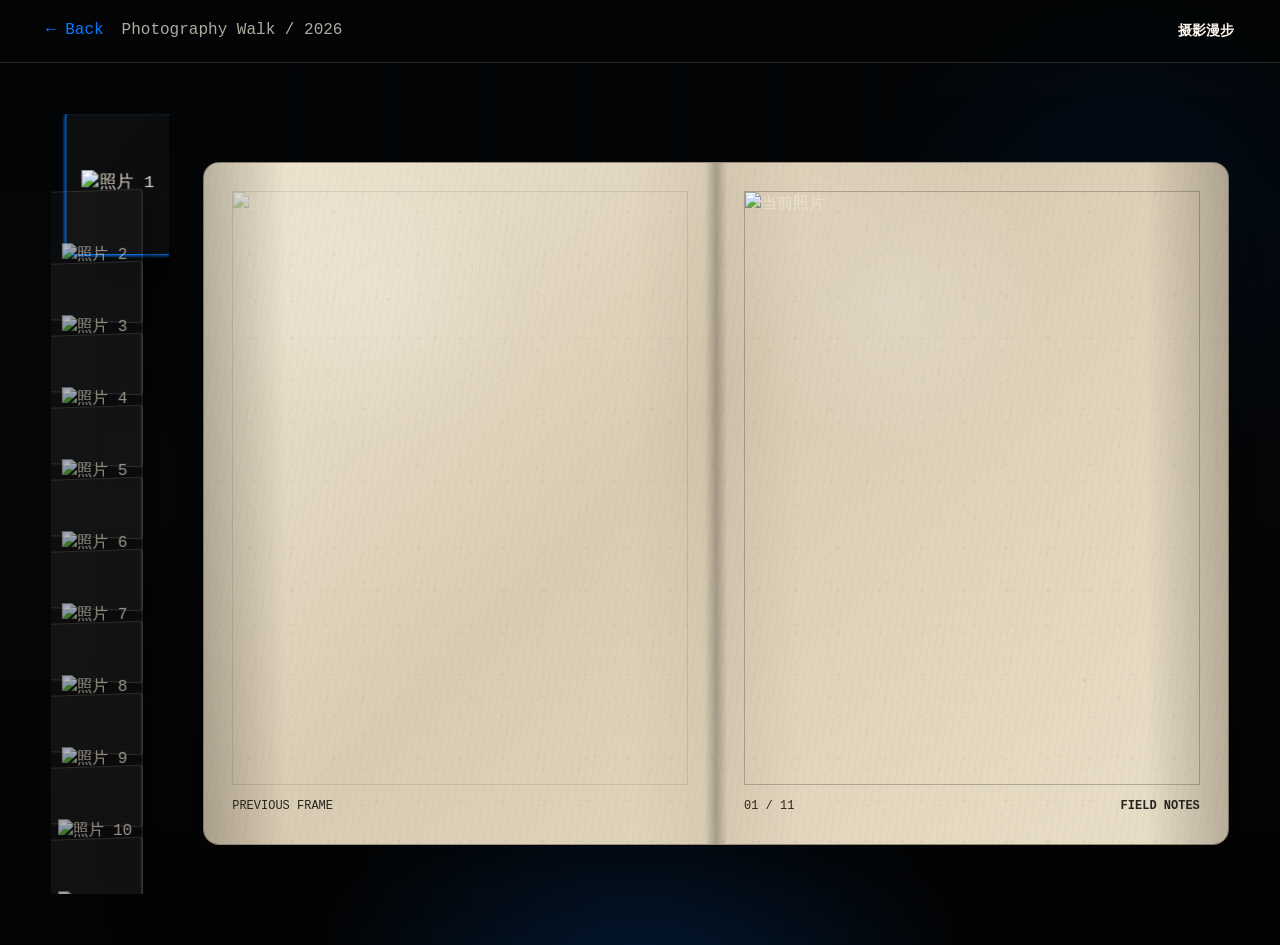
==== photography.html @ 4293537f "Add files via upload" ====
<!doctype html>
<html lang="zh-CN">
  <head>
    <meta charset="UTF-8" />
    <meta name="viewport" content="width=device-width, initial-scale=1.0" />
    <meta name="theme-color" content="#05070b" />
    <title>摄影漫步 | 翁碧妤</title>
    <link rel="stylesheet" href="./styles.css?v=20260514-album" />
    <script src="./script.js?v=20260514-album" defer></script>
  </head>
  <body class="subpage photography-page">
    <a class="skip-link" href="#album">跳到相册</a>
    <div class="film-grain" aria-hidden="true"></div>
    <header class="subpage-topbar">
      <a href="./index.html#focus">← Back</a>
      <span>Photography Walk / 2026</span>
      <strong>摄影漫步</strong>
    </header>

    <main id="album" class="album-shell" data-flipbook>
      <aside class="album-thumb-rail" aria-label="照片序列">
        <button class="is-active" type="button" data-book-thumb data-src="./pic/photo-01.jpeg"><img src="./pic/photo-01.jpeg" alt="照片 1" /></button>
        <button type="button" data-book-thumb data-src="./pic/photo-02.jpeg"><img src="./pic/photo-02.jpeg" alt="照片 2" /></button>
        <button type="button" data-book-thumb data-src="./pic/photo-03.jpeg"><img src="./pic/photo-03.jpeg" alt="照片 3" /></button>
        <button type="button" data-book-thumb data-src="./pic/photo-04.jpeg"><img src="./pic/photo-04.jpeg" alt="照片 4" /></button>
        <button type="button" data-book-thumb data-src="./pic/photo-05.jpeg"><img src="./pic/photo-05.jpeg" alt="照片 5" /></button>
        <button type="button" data-book-thumb data-src="./pic/photo-06.jpeg"><img src="./pic/photo-06.jpeg" alt="照片 6" /></button>
        <button type="button" data-book-thumb data-src="./pic/photo-07.jpeg"><img src="./pic/photo-07.jpeg" alt="照片 7" /></button>
        <button type="button" data-book-thumb data-src="./pic/photo-08.jpeg"><img src="./pic/photo-08.jpeg" alt="照片 8" /></button>
        <button type="button" data-book-thumb data-src="./pic/photo-09.jpeg"><img src="./pic/photo-09.jpeg" alt="照片 9" /></button>
        <button type="button" data-book-thumb data-src="./pic/photo-10.jpeg"><img src="./pic/photo-10.jpeg" alt="照片 10" /></button>
        <button type="button" data-book-thumb data-src="./pic/photo-11.jpeg"><img src="./pic/photo-11.jpeg" alt="照片 11" /></button>
      </aside>

      <section class="flipbook" aria-label="可翻页相册">
        <button class="page-hit page-hit-left" type="button" data-book-prev aria-label="上一页"></button>
        <div class="book-spread">
          <figure class="book-page book-page-left">
            <img data-book-prev-image src="./pic/photo-11.jpeg" alt="上一张照片" />
            <figcaption>Previous frame</figcaption>
          </figure>
          <figure class="book-page book-page-right">
            <img data-book-image src="./pic/photo-01.jpeg" alt="当前照片" />
            <figcaption>
              <span data-book-count>01 / 11</span>
              <strong>Field Notes</strong>
            </figcaption>
          </figure>
        </div>
        <button class="page-hit page-hit-right" type="button" data-book-next aria-label="下一页"></button>
      </section>
    </main>
  </body>
</html>
---- styles.css ----
:root {
  --ink: #080807;
  --void: #030507;
  --paper: #eadfce;
  --paper-light: #fff9ec;
  --paper-deep: #c7b99f;
  --line: rgba(31, 27, 21, 0.35);
  --line-soft: rgba(31, 27, 21, 0.16);
  --blue: #005fd6;
  --blue-bright: #087aff;
  --blue-dim: rgba(0, 102, 255, 0.28);
  --amber: #9a7a45;
  --red: #b02b16;
  --white: #fff8ed;
  --mono: "SF Mono", "Menlo", "Consolas", "Courier New", monospace;
  --sans: "PingFang SC", "Hiragino Sans GB", "Microsoft YaHei", sans-serif;
}

* {
  box-sizing: border-box;
}

html {
  scroll-behavior: smooth;
  background: var(--void);
}

body {
  position: relative;
  isolation: isolate;
  min-width: 320px;
  min-height: 100vh;
  margin: 0;
  color: var(--ink);
  background:
    radial-gradient(circle at 50% 106%, rgba(0, 119, 255, 0.2), transparent 28%),
    radial-gradient(circle at 88% 24%, rgba(0, 68, 160, 0.14), transparent 20%),
    linear-gradient(180deg, #020406 0%, #050607 52%, #030303 100%);
  font-family: var(--mono);
  line-height: 1.6;
  overflow-x: hidden;
}

body::before,
body::after {
  content: "";
  position: fixed;
  inset: 0;
  pointer-events: none;
}

body::before {
  z-index: 0;
  background:
    linear-gradient(90deg, rgba(12, 89, 180, 0.12) 1px, transparent 1px) 0 0 / 96px 96px,
    linear-gradient(180deg, rgba(168, 124, 73, 0.08) 1px, transparent 1px) 0 0 / 96px 96px;
  mask-image: radial-gradient(circle at 50% 52%, #000 0, transparent 70%);
}

body::after {
  z-index: 0;
  opacity: 0.08;
  background-image:
    repeating-linear-gradient(0deg, rgba(255, 255, 255, 0.035) 0 1px, transparent 1px 4px),
    radial-gradient(circle at 42% 86%, rgba(0, 123, 255, 0.18), transparent 18%);
  mix-blend-mode: screen;
}

a {
  color: inherit;
  text-decoration: none;
}

button {
  border: 0;
  color: inherit;
  font: inherit;
}

.skip-link {
  position: fixed;
  top: 12px;
  left: 12px;
  z-index: 100;
  transform: translateY(-160%);
  padding: 10px 14px;
  color: var(--paper);
  background: var(--ink);
}

.skip-link:focus {
  transform: translateY(0);
}

.ambient-canvas,
.film-grain,
.projector-beam {
  position: fixed;
  inset: 0;
  pointer-events: none;
}

.ambient-canvas {
  display: none;
}

.film-grain {
  z-index: 0;
  opacity: 0.055;
  background-image:
    radial-gradient(circle at 20% 30%, rgba(255, 255, 255, 0.06) 0 1px, transparent 1px),
    radial-gradient(circle at 70% 72%, rgba(255, 255, 255, 0.05) 0 1px, transparent 1px);
  background-size: 9px 9px, 13px 13px;
  animation: none;
}

.projector-beam {
  display: none;
}

.archive-backdrop,
.archive-backdrop span,
.archive-backdrop span::before,
.archive-backdrop span::after {
  position: fixed;
  pointer-events: none;
}

.archive-backdrop {
  inset: 0;
  z-index: 1;
  overflow: hidden;
}

.pixel-field {
  inset: 0;
  opacity: 0.7;
  background:
    radial-gradient(circle at 7% 8%, rgba(0, 112, 255, 0.72) 0 2px, transparent 2px),
    radial-gradient(circle at 65% 9%, rgba(0, 112, 255, 0.42) 0 1px, transparent 2px),
    radial-gradient(circle at 91% 36%, rgba(0, 112, 255, 0.62) 0 2px, transparent 2px),
    radial-gradient(circle at 50% 90%, rgba(0, 112, 255, 0.56) 0 2px, transparent 2px),
    radial-gradient(circle at 28% 48%, rgba(255, 248, 237, 0.08) 0 2px, transparent 2px),
    linear-gradient(90deg, rgba(0, 112, 255, 0.08) 1px, transparent 1px) 0 0 / 96px 96px,
    linear-gradient(180deg, rgba(154, 122, 69, 0.05) 1px, transparent 1px) 0 0 / 96px 96px;
}

.pixel-field::before,
.pixel-field::after {
  content: "0\A1\A0\A0\A1\A1\A0";
  white-space: pre;
  color: rgba(0, 112, 255, 0.45);
  font: 18px/1.7 var(--mono);
  letter-spacing: 2px;
}

.pixel-field::before {
  top: 14px;
  right: 17%;
}

.pixel-field::after {
  top: 250px;
  right: 11%;
}

.film-strip {
  top: 0;
  right: 30px;
  bottom: 0;
  width: 82px;
  opacity: 0.28;
  border-left: 1px solid rgba(233, 223, 207, 0.16);
  border-right: 1px solid rgba(233, 223, 207, 0.16);
  background:
    repeating-linear-gradient(
      180deg,
      rgba(233, 223, 207, 0.18) 0 14px,
      transparent 14px 38px
    ) 0 0 / 14px 100%,
    repeating-linear-gradient(
      180deg,
      rgba(233, 223, 207, 0.14) 0 14px,
      transparent 14px 38px
    ) 100% 0 / 14px 100%,
    linear-gradient(180deg, rgba(255, 248, 237, 0.05), transparent 38%, rgba(0, 112, 255, 0.14));
  background-repeat: no-repeat;
}

.pagoda-left,
.pagoda-right {
  width: 250px;
  height: 210px;
  opacity: 0.34;
  border-bottom: 1px solid rgba(154, 122, 69, 0.58);
  background:
    linear-gradient(90deg, transparent 0 18%, rgba(154, 122, 69, 0.22) 18% 19%, transparent 19% 42%, rgba(154, 122, 69, 0.2) 42% 43%, transparent 43% 68%, rgba(154, 122, 69, 0.18) 68% 69%, transparent 69%),
    linear-gradient(180deg, transparent 0 34%, rgba(154, 122, 69, 0.2) 34% 35%, transparent 35% 55%, rgba(154, 122, 69, 0.2) 55% 56%, transparent 56%);
}

.pagoda-left {
  left: 30px;
  bottom: 290px;
}

.pagoda-right {
  right: 46px;
  bottom: 170px;
  transform: scale(0.82);
  opacity: 0.25;
}

.pagoda-left::before,
.pagoda-right::before,
.pagoda-left::after,
.pagoda-right::after {
  content: "";
  left: 18px;
  right: 18px;
  height: 42px;
  border: 1px solid rgba(154, 122, 69, 0.52);
  clip-path: polygon(0 72%, 50% 0, 100% 72%, 92% 100%, 8% 100%);
}

.pagoda-left::before,
.pagoda-right::before {
  bottom: 96px;
}

.pagoda-left::after,
.pagoda-right::after {
  bottom: 54px;
  transform: scaleX(0.78);
}

.theater-seats {
  left: 0;
  right: 0;
  bottom: -24px;
  height: 190px;
  opacity: 0.48;
  background:
    radial-gradient(ellipse at 50% 0%, rgba(0, 112, 255, 0.32), transparent 22%),
    repeating-radial-gradient(ellipse at 50% 100%, rgba(255, 248, 237, 0.11) 0 1px, transparent 1px 36px),
    linear-gradient(180deg, transparent, rgba(0, 0, 0, 0.88));
}

.projector-flare {
  left: 50%;
  bottom: 58px;
  width: 520px;
  height: 160px;
  transform: translateX(-50%);
  opacity: 0.74;
  background:
    radial-gradient(circle at 50% 58%, rgba(0, 132, 255, 0.86) 0 3px, transparent 4px),
    radial-gradient(ellipse at 50% 58%, rgba(0, 112, 255, 0.5), rgba(0, 112, 255, 0.1) 22%, transparent 62%);
  filter: blur(0.2px);
}

.frame-corner {
  width: 92px;
  height: 92px;
  opacity: 0.64;
  border-color: rgba(154, 122, 69, 0.72);
}

.corner-left {
  left: 42px;
  bottom: 46px;
  border-left: 2px solid;
  border-bottom: 2px solid;
}

.corner-right {
  right: 42px;
  bottom: 46px;
  border-right: 2px solid;
  border-bottom: 2px solid;
}

.archive-rail {
  position: fixed;
  top: 0;
  bottom: 0;
  left: 0;
  z-index: 40;
  width: 210px;
  padding: 54px 28px 32px;
  color: var(--amber);
  border-right: 1px solid rgba(154, 122, 69, 0.18);
  background: linear-gradient(90deg, rgba(3, 5, 7, 0.88), rgba(3, 5, 7, 0.18));
}

.rail-mark {
  display: inline-grid;
  place-items: center;
  width: 38px;
  height: 38px;
  margin-bottom: 28px;
  border: 2px solid var(--red);
  color: var(--red);
  font-family: var(--sans);
  font-size: 13px;
  line-height: 1;
}

.archive-rail p {
  margin: 0 0 74px;
}

.archive-rail p span {
  display: block;
  font-size: 16px;
}

.archive-rail p em {
  display: block;
  margin-top: 4px;
  color: rgba(154, 122, 69, 0.65);
  font-style: normal;
  font-size: 12px;
  text-transform: uppercase;
}

.rail-coords {
  margin-bottom: 32px;
  padding-bottom: 24px;
  border-bottom: 1px solid rgba(154, 122, 69, 0.16);
  font-size: 13px;
  line-height: 1.55;
}

.rail-coords span {
  display: block;
  margin-top: 14px;
  color: var(--red);
}

.rail-links {
  display: grid;
  gap: 7px;
  margin-bottom: 78px;
}

.rail-links a {
  position: relative;
  display: grid;
  grid-template-columns: 34px 1fr;
  gap: 10px;
  align-items: center;
  padding: 8px 0;
  color: rgba(233, 223, 207, 0.56);
  font-size: 12px;
  text-transform: uppercase;
  transition: color 180ms ease, transform 180ms ease;
}

.rail-links a::before {
  content: "";
  position: absolute;
  left: -14px;
  width: 4px;
  height: 4px;
  background: var(--blue-bright);
  opacity: 0;
  box-shadow: 0 0 14px var(--blue-bright);
}

.rail-links a span {
  color: rgba(154, 122, 69, 0.72);
}

.rail-links a:hover,
.rail-links a:focus-visible,
.rail-links a.is-active {
  color: var(--paper);
  transform: translateX(4px);
  outline: none;
}

.rail-links a.is-active::before {
  opacity: 1;
}

.rail-scan {
  position: absolute;
  right: 26px;
  bottom: 46px;
  left: 28px;
  color: rgba(154, 122, 69, 0.64);
  font-size: 11px;
}

.rail-scan i {
  display: block;
  height: 7px;
  margin-top: 8px;
  background: repeating-linear-gradient(
    90deg,
    var(--blue-bright) 0 5px,
    transparent 5px 9px
  );
  transform: scaleX(0.72);
  transform-origin: left center;
}

.site-stage {
  position: relative;
  z-index: 20;
  isolation: isolate;
  width: min(1360px, calc(100vw - 260px));
  margin-left: 240px;
  padding: 88px 40px 70px;
}

.archive-window {
  position: relative;
  isolation: isolate;
  min-height: 720px;
  border: 1px solid rgba(246, 231, 207, 0.72);
  border-radius: 18px;
  overflow: hidden;
  background:
    radial-gradient(circle at 42% 24%, rgba(255, 249, 237, 0.58), transparent 18%),
    radial-gradient(circle at 78% 76%, rgba(130, 105, 72, 0.12), transparent 25%),
    linear-gradient(rgba(244, 234, 216, 0.93), rgba(224, 212, 192, 0.94)),
    linear-gradient(90deg, rgba(9, 8, 7, 0.026) 1px, transparent 1px) 0 0 / 34px 34px,
    linear-gradient(180deg, rgba(9, 8, 7, 0.024) 1px, transparent 1px) 0 0 / 34px 34px,
    var(--paper);
  box-shadow:
    0 38px 80px rgba(0, 0, 0, 0.58),
    0 0 0 1px rgba(0, 0, 0, 0.42) inset;
  animation: none;
}

.archive-window::before {
  content: "";
  position: absolute;
  inset: 0;
  pointer-events: none;
  z-index: 0;
  opacity: 0.12;
  background:
    radial-gradient(circle, rgba(4, 3, 2, 0.17) 0 1px, transparent 1px) 0 0 / 11px 11px,
    radial-gradient(circle at 20% 80%, rgba(88, 67, 38, 0.18), transparent 18%),
    linear-gradient(90deg, transparent, rgba(0, 116, 255, 0.08), transparent);
  mix-blend-mode: multiply;
}

.archive-window::after {
  display: none;
}

.window-bar {
  position: relative;
  z-index: 3;
  display: flex;
  align-items: center;
  gap: 16px;
  height: 42px;
  padding: 0 24px;
  color: rgba(233, 223, 207, 0.78);
  background: #14110e;
  border-bottom: 1px solid rgba(0, 0, 0, 0.58);
  font-size: 12px;
  text-transform: uppercase;
}

.window-lights {
  display: flex;
  gap: 9px;
}

.window-lights span {
  width: 12px;
  height: 12px;
  border-radius: 50%;
}

.window-lights span:nth-child(1) {
  background: #d34a31;
}

.window-lights span:nth-child(2) {
  background: #d99d34;
}

.window-lights span:nth-child(3) {
  background: #2eb85d;
}

.window-bar em {
  margin-left: auto;
  font-style: normal;
}

.window-body {
  position: relative;
  z-index: 2;
  display: grid;
  grid-template-columns: minmax(360px, 0.78fr) minmax(440px, 0.9fr);
  grid-template-rows: minmax(330px, auto) auto;
  gap: 26px 48px;
  padding: 58px 48px 34px;
}

.hero-copy {
  position: relative;
  align-self: center;
}

.hero-copy::after {
  content: "";
  position: absolute;
  right: 6%;
  top: 50%;
  width: 18px;
  height: 18px;
  border: 3px solid var(--blue-bright);
  box-shadow:
    -22px -24px 0 -7px rgba(0, 118, 255, 0.42),
    18px -14px 0 -7px rgba(0, 118, 255, 0.42),
    -10px 22px 0 -7px rgba(0, 118, 255, 0.42);
}

.eyebrow,
.section-tag {
  margin: 0 0 22px;
  color: #554a3a;
  font-size: 12px;
  text-transform: uppercase;
}

.glitch-title {
  position: relative;
  width: max-content;
  max-width: 100%;
  margin: 0;
  color: #0b0a08;
  font-family: var(--sans);
  font-size: clamp(70px, 8vw, 138px);
  font-weight: 900;
  line-height: 0.92;
  letter-spacing: 0;
  text-rendering: geometricPrecision;
  text-shadow:
    4px 0 0 rgba(0, 94, 255, 0.22),
    -2px 2px 0 rgba(154, 122, 69, 0.2);
}

.glitch-title::before,
.glitch-title::after {
  display: none;
}

.glitch-title::before {
  color: var(--blue-bright);
  transform: translate(4px, -2px);
  animation: glitchA 4s steps(2) infinite;
}

.glitch-title::after {
  color: var(--red);
  transform: translate(-3px, 2px);
  animation: glitchB 5.5s steps(2) infinite;
}

.roman-name {
  margin: 18px 0 16px;
  font-size: clamp(22px, 2.3vw, 34px);
  text-transform: uppercase;
}

.title-rule {
  display: block;
  width: 42px;
  height: 2px;
  margin: 22px 0;
  background: rgba(8, 8, 7, 0.65);
}

.hero-role {
  margin: 0;
  font-size: clamp(18px, 1.7vw, 26px);
}

.hero-actions {
  display: flex;
  flex-wrap: wrap;
  gap: 12px;
  margin-top: 32px;
}

.action-link {
  position: relative;
  padding: 9px 12px;
  border: 1px solid var(--line);
  background: rgba(255, 248, 237, 0.44);
  font-size: 12px;
  text-transform: uppercase;
  transition: transform 180ms ease, color 180ms ease, border-color 180ms ease;
}

.action-link:hover,
.action-link:focus-visible {
  color: var(--blue);
  border-color: var(--blue);
  transform: translateY(-2px);
  outline: none;
}

.identity-card {
  position: relative;
  min-height: 360px;
  margin: 0;
  overflow: hidden;
  border: 1px solid var(--line);
  background:
    linear-gradient(90deg, rgba(8, 8, 7, 0.1) 1px, transparent 1px) 0 0 / 44px 44px,
    linear-gradient(180deg, rgba(8, 8, 7, 0.08) 1px, transparent 1px) 0 0 / 44px 44px,
    rgba(255, 248, 237, 0.22);
}

.identity-card::before {
  content: "";
  position: absolute;
  top: 18px;
  right: 26px;
  width: 150px;
  height: 95px;
  opacity: 0.42;
  background:
    radial-gradient(ellipse at 50% 100%, rgba(8, 8, 7, 0.2), transparent 64%),
    linear-gradient(135deg, transparent 40%, rgba(8, 8, 7, 0.22) 40% 42%, transparent 42%);
}

.identity-photo-card {
  background: #080807;
}

.identity-photo-card::before {
  inset: 0;
  width: auto;
  height: auto;
  opacity: 0.24;
  background:
    linear-gradient(90deg, rgba(0, 110, 255, 0.16) 1px, transparent 1px) 0 0 / 44px 44px,
    linear-gradient(180deg, rgba(0, 110, 255, 0.12) 1px, transparent 1px) 0 0 / 44px 44px,
    linear-gradient(180deg, transparent, rgba(0, 0, 0, 0.34));
  z-index: 1;
}

.identity-photo {
  width: 100%;
  height: 100%;
  min-height: 360px;
  object-fit: cover;
  display: block;
  filter: contrast(1.04) saturate(0.9);
}

.identity-card::after {
  display: none;
}

.portrait-grid {
  position: absolute;
  inset: 8% 20% 0;
  background:
    linear-gradient(90deg, rgba(0, 110, 255, 0.14) 1px, transparent 1px) 0 0 / 18px 18px,
    linear-gradient(180deg, rgba(0, 110, 255, 0.14) 1px, transparent 1px) 0 0 / 18px 18px;
  clip-path: polygon(
    42% 0,
    58% 0,
    67% 10%,
    68% 34%,
    78% 48%,
    79% 72%,
    100% 100%,
    0 100%,
    21% 72%,
    22% 48%,
    32% 34%,
    33% 10%
  );
  background-color: rgba(0, 50, 116, 0.82);
  box-shadow: 0 0 70px rgba(0, 94, 255, 0.36);
}

.binary-portrait {
  position: absolute;
  inset: 32px 25% 18px;
  display: grid;
  justify-items: center;
  color: rgba(0, 132, 255, 0.82);
  font-size: 28px;
  line-height: 1;
  opacity: 0.86;
  mix-blend-mode: screen;
}

.identity-card figcaption {
  position: absolute;
  inset: 0;
  z-index: 1;
  pointer-events: none;
}

.identity-photo-card figcaption {
  z-index: 2;
}

.identity-card figcaption span {
  position: absolute;
  top: 34px;
  right: 34px;
  color: #382f25;
  font-size: 13px;
  text-transform: uppercase;
}

.identity-card figcaption em {
  position: absolute;
  left: 22px;
  top: 50%;
  color: #382f25;
  font-size: 12px;
  font-style: normal;
  text-transform: uppercase;
  writing-mode: vertical-rl;
}

.identity-card figcaption::after {
  display: none;
}

.wave-divider {
  grid-column: 1 / -1;
  position: relative;
  height: 38px;
  margin-top: -20px;
}

.wave-divider span {
  position: absolute;
  inset: 0;
  height: 20px;
  border-bottom: 2px solid rgba(8, 8, 7, 0.46);
  border-radius: 50%;
}

.wave-divider span:nth-child(2) {
  top: 10px;
  opacity: 0.6;
  transform: translateX(24px);
}

.works-preview {
  grid-column: 1 / -1;
  display: grid;
  grid-template-columns: repeat(5, minmax(150px, 1fr));
  gap: 14px;
}

.works-preview > p {
  grid-column: 1 / -1;
  margin: 0;
  color: #332b22;
  font-size: 13px;
  text-transform: uppercase;
}

.work-card {
  display: grid;
  grid-template-rows: 116px auto;
  min-height: 162px;
  overflow: hidden;
  border: 1px solid var(--line);
  background: rgba(244, 236, 220, 0.72);
  transition: transform 190ms ease, box-shadow 190ms ease, border-color 190ms ease;
}

.work-card:hover,
.work-card:focus-visible {
  border-color: var(--blue);
  transform: translateY(-8px) rotate(-0.4deg);
  box-shadow: 0 12px 0 rgba(0, 95, 214, 0.18);
  outline: none;
}

.work-card strong {
  display: flex;
  align-items: center;
  justify-content: space-between;
  padding: 11px 12px;
  font-size: 14px;
  font-weight: 500;
}

.work-card strong::after {
  content: "→";
  font-size: 18px;
}

.work-visual {
  position: relative;
  overflow: hidden;
  min-height: 116px;
  background: #090909;
}

.work-prompt .work-visual {
  background:
    linear-gradient(90deg, rgba(0, 102, 255, 0.34) 1px, transparent 1px) 0 0 / 26px 26px,
    linear-gradient(180deg, rgba(0, 102, 255, 0.22) 1px, transparent 1px) 0 0 / 26px 26px,
    #050607;
}

.work-prompt span {
  position: absolute;
  padding: 3px 6px;
  color: var(--paper);
  background: var(--blue);
  font-size: 11px;
}

.work-prompt span:nth-child(1) {
  left: 24px;
  top: 36px;
}

.work-prompt span:nth-child(2) {
  right: 34px;
  top: 22px;
}

.work-prompt span:nth-child(3) {
  right: 24px;
  bottom: 30px;
}

.work-prompt span:nth-child(4) {
  left: 76px;
  bottom: 22px;
}

.work-eye .work-visual {
  background:
    radial-gradient(ellipse at center, transparent 24%, rgba(8, 8, 7, 0.7) 25% 28%, transparent 29%),
    radial-gradient(ellipse at center, rgba(255, 248, 237, 0.9), rgba(154, 122, 69, 0.12)),
    var(--paper);
}

.work-eye span {
  position: absolute;
  top: 16px;
  right: 16px;
  color: var(--blue);
  font-size: 28px;
}

.work-moon .work-visual {
  background:
    radial-gradient(circle at 55% 48%, rgba(0, 111, 255, 0.88) 0 28%, transparent 29%),
    linear-gradient(90deg, rgba(0, 102, 255, 0.2) 1px, transparent 1px) 0 0 / 22px 22px,
    #06101c;
}

.work-moon span,
.work-red span,
.work-wire span {
  position: absolute;
  left: 14px;
  top: 14px;
  color: rgba(233, 223, 207, 0.7);
  font-size: 11px;
  text-transform: uppercase;
}

.work-red .work-visual {
  background:
    linear-gradient(90deg, rgba(128, 31, 18, 0.86), rgba(10, 6, 4, 0.56)),
    radial-gradient(circle at 52% 98%, rgba(216, 136, 43, 0.74), transparent 23%),
    linear-gradient(90deg, transparent 0 34%, rgba(234, 186, 128, 0.14) 34% 38%, transparent 38% 62%, rgba(234, 186, 128, 0.12) 62% 66%, transparent 66%),
    #38100b;
}

.work-red span {
  color: #dc9d44;
}

.work-red .work-visual::after {
  content: "";
  position: absolute;
  left: 50%;
  bottom: 8px;
  width: 50px;
  height: 24px;
  transform: translateX(-50%);
  border: 1px solid rgba(233, 203, 150, 0.7);
  border-top: 6px solid rgba(233, 203, 150, 0.76);
  clip-path: polygon(0 36%, 50% 0, 100% 36%, 100% 100%, 0 100%);
}

.work-wire .work-visual {
  background:
    linear-gradient(135deg, transparent 45%, rgba(0, 104, 255, 0.36) 45% 47%, transparent 47%),
    linear-gradient(90deg, rgba(255, 255, 255, 0.06) 1px, transparent 1px) 0 0 / 34px 34px,
    #0b0b0b;
}

.archive-section {
  margin-top: 72px;
  padding: 42px;
  border: 1px solid rgba(233, 223, 207, 0.42);
  border-radius: 14px;
  color: var(--paper);
  background:
    linear-gradient(90deg, rgba(0, 89, 214, 0.11), transparent),
    rgba(7, 8, 9, 0.82);
  box-shadow: 0 30px 70px rgba(0, 0, 0, 0.34);
}

.archive-section h2 {
  margin: 0 0 28px;
  color: var(--white);
  font-size: clamp(34px, 5vw, 72px);
  line-height: 1;
}

.section-tag {
  color: var(--amber);
}

.focus-groups {
  display: grid;
  gap: 28px;
}

.focus-group {
  display: grid;
  gap: 12px;
}

.group-label {
  margin: 0;
  color: var(--amber);
  font-size: 12px;
  text-transform: uppercase;
}

.focus-grid,
.project-grid,
.contact-grid {
  display: grid;
  grid-template-columns: repeat(4, minmax(0, 1fr));
  gap: 14px;
}

.education-grid {
  grid-template-columns: repeat(2, minmax(0, 1fr));
}

.media-showcase {
  display: grid;
  grid-template-columns: minmax(0, 0.92fr) minmax(0, 1.08fr);
  gap: 16px;
  margin-top: 6px;
}

.media-preview {
  position: relative;
  display: grid;
  overflow: hidden;
  border: 1px solid rgba(233, 223, 207, 0.28);
  background: rgba(233, 223, 207, 0.06);
  transition: transform 220ms ease, border-color 220ms ease, box-shadow 220ms ease;
}

.media-preview:hover,
.media-preview:focus-visible {
  border-color: var(--blue-bright);
  transform: translateY(-6px);
  box-shadow: 0 20px 60px rgba(0, 95, 214, 0.2);
  outline: none;
}

.media-frame {
  position: relative;
  overflow: hidden;
  width: 100%;
  aspect-ratio: 4 / 3;
  background: #030405;
}

.media-frame img,
.media-frame video {
  display: block;
  width: 100%;
  height: 100%;
  object-fit: cover;
}

.media-frame video {
  pointer-events: none;
  object-fit: contain;
}

.media-frame::after {
  content: "";
  position: absolute;
  inset: 0;
  pointer-events: none;
  background:
    linear-gradient(180deg, transparent 48%, rgba(0, 0, 0, 0.32)),
    repeating-linear-gradient(0deg, rgba(255, 255, 255, 0.035) 0 1px, transparent 1px 5px);
  mix-blend-mode: screen;
}

.cinema-frame {
  aspect-ratio: 16 / 9;
  display: grid;
  place-items: center;
  padding: clamp(10px, 2vw, 22px);
  background:
    radial-gradient(circle at 50% 100%, rgba(0, 95, 214, 0.2), transparent 45%),
    #000;
}

.cinema-frame video {
  filter: drop-shadow(0 0 28px rgba(0, 95, 214, 0.28));
}

.media-copy {
  display: grid;
  gap: 5px;
  padding: 16px;
  background: rgba(233, 223, 207, 0.08);
}

.media-copy span,
.media-copy em {
  color: rgba(244, 236, 220, 0.62);
  font-size: 12px;
  font-style: normal;
  text-transform: uppercase;
}

.media-copy strong {
  color: var(--white);
  font-size: clamp(18px, 2vw, 24px);
}

.cinema-panel {
  margin-top: 6px;
  border: 1px solid rgba(233, 223, 207, 0.26);
  background:
    linear-gradient(90deg, transparent 0 6%, rgba(233, 223, 207, 0.08) 6% 6.5%, transparent 6.5% 93.5%, rgba(233, 223, 207, 0.08) 93.5% 94%, transparent 94%),
    radial-gradient(circle at 50% 100%, rgba(0, 95, 214, 0.2), transparent 38%),
    linear-gradient(180deg, rgba(0, 0, 0, 0.82), rgba(0, 0, 0, 0.96));
  padding: 22px;
}

.cinema-screen {
  position: relative;
  overflow: hidden;
  border: 1px solid rgba(233, 223, 207, 0.22);
  background: #000;
  box-shadow:
    0 24px 60px rgba(0, 0, 0, 0.48),
    0 0 0 12px rgba(0, 0, 0, 0.34);
}

.cinema-screen::before {
  content: "";
  position: absolute;
  inset: 0;
  pointer-events: none;
  box-shadow: inset 0 0 80px rgba(0, 0, 0, 0.6);
  z-index: 1;
}

.cinema-screen video {
  display: block;
  width: 100%;
  aspect-ratio: 16 / 9;
  max-height: 560px;
  object-fit: contain;
  background: #000;
}

.cinema-caption {
  display: grid;
  grid-template-columns: 1fr auto;
  gap: 4px;
  align-items: end;
  padding-top: 14px;
}

.cinema-caption span,
.cinema-caption em {
  color: rgba(244, 236, 220, 0.6);
  font-size: 12px;
  font-style: normal;
  text-transform: uppercase;
}

.cinema-caption strong {
  grid-column: 1;
  color: var(--white);
  font-size: 18px;
}

.cinema-caption em {
  grid-column: 1 / -1;
}

.photo-album {
  margin-top: 6px;
  border: 1px solid rgba(233, 223, 207, 0.26);
  background:
    linear-gradient(90deg, rgba(0, 95, 214, 0.12), transparent),
    rgba(233, 223, 207, 0.06);
}

.album-stage {
  position: relative;
  min-height: 430px;
  overflow: hidden;
  background: #050607;
}

.album-stage img {
  display: block;
  width: 100%;
  height: 430px;
  object-fit: cover;
  filter: contrast(1.04) saturate(0.92);
}

.album-meta {
  position: absolute;
  right: 18px;
  bottom: 18px;
  left: 18px;
  display: grid;
  gap: 3px;
  padding: 14px;
  color: var(--white);
  background: linear-gradient(90deg, rgba(0, 0, 0, 0.72), rgba(0, 0, 0, 0.28));
  border: 1px solid rgba(233, 223, 207, 0.24);
}

.album-meta span,
.album-meta em {
  color: rgba(244, 236, 220, 0.66);
  font-size: 12px;
  font-style: normal;
  text-transform: uppercase;
}

.album-meta strong {
  font-size: 18px;
}

.album-controls {
  display: grid;
  grid-template-columns: repeat(2, 1fr);
  border-top: 1px solid rgba(233, 223, 207, 0.18);
}

.album-controls button {
  padding: 12px;
  background: rgba(233, 223, 207, 0.06);
  border-right: 1px solid rgba(233, 223, 207, 0.18);
  cursor: pointer;
  text-transform: uppercase;
}

.album-controls button:last-child {
  border-right: 0;
}

.album-strip {
  display: grid;
  grid-template-columns: repeat(11, 1fr);
  gap: 6px;
  padding: 10px;
}

.album-strip button {
  height: 8px;
  background: rgba(233, 223, 207, 0.28);
  cursor: pointer;
}

.album-strip button.is-active {
  background: var(--blue-bright);
  box-shadow: 0 0 12px rgba(8, 122, 255, 0.7);
}

.data-tile,
.project-card,
.experience-item,
.contact-grid a,
.contact-grid button {
  border: 1px solid rgba(233, 223, 207, 0.26);
  background: rgba(233, 223, 207, 0.08);
}

.data-tile,
.project-card {
  padding: 22px;
}

.data-tile span,
.project-card span {
  color: var(--blue-bright);
  font-size: 12px;
}

.data-tile h3,
.project-card h3 {
  margin: 16px 0 10px;
  color: var(--white);
  font-size: 19px;
}

.data-tile p,
.project-card p,
.experience-item p,
.role-list {
  margin: 0;
  color: rgba(244, 236, 220, 0.72);
  font-family: var(--sans);
  font-size: 14px;
}

.experience-list {
  display: grid;
  gap: 10px;
}

.experience-item {
  padding: 0 22px;
}

.experience-item summary {
  display: grid;
  grid-template-columns: 160px minmax(0, 1fr) 170px;
  gap: 18px;
  align-items: center;
  min-height: 74px;
  cursor: pointer;
  list-style: none;
}

.experience-item summary::-webkit-details-marker {
  display: none;
}

.experience-item summary span,
.experience-item summary em {
  color: var(--amber);
  font-size: 12px;
  font-style: normal;
}

.experience-item summary strong {
  color: var(--white);
  font-weight: 600;
}

.experience-item p {
  padding: 0 0 22px 178px;
}

.role-list {
  display: grid;
  gap: 10px;
  padding: 0 0 22px 178px;
  list-style: none;
}

.role-list li {
  position: relative;
  padding-left: 18px;
  color: rgba(244, 236, 220, 0.88);
}

.role-list li::before {
  content: "";
  position: absolute;
  left: 0;
  top: 0.7em;
  width: 6px;
  height: 6px;
  background: var(--blue-bright);
  box-shadow: 0 0 12px rgba(8, 122, 255, 0.7);
}

.role-list strong {
  display: inline;
  color: var(--white);
  font-family: var(--mono);
  font-size: 14px;
  font-weight: 600;
}

.role-list em {
  display: block;
  margin-top: 3px;
  color: rgba(244, 236, 220, 0.56);
  font-size: 12px;
  font-style: italic;
  line-height: 1.65;
}

.contact-grid {
  grid-template-columns: repeat(2, minmax(0, 1fr));
}

.contact-grid a,
.contact-grid button {
  display: grid;
  gap: 8px;
  min-height: 78px;
  padding: 18px;
  text-align: left;
  cursor: pointer;
  transition: border-color 180ms ease, transform 180ms ease;
}

.contact-grid a:hover,
.contact-grid a:focus-visible,
.contact-grid button:hover,
.contact-grid button:focus-visible {
  border-color: var(--blue-bright);
  transform: translateY(-3px);
  outline: none;
}

.contact-grid span {
  color: var(--amber);
  font-size: 12px;
  text-transform: uppercase;
}

.copy-status {
  min-height: 22px;
  margin: 18px 0 0;
  color: var(--blue-bright);
}

.reveal {
  opacity: 1;
  transform: none;
  transition: none;
}

.reveal.is-visible {
  opacity: 1;
  transform: translateY(0);
}

.subpage {
  color: var(--paper);
}

.subpage-topbar {
  position: relative;
  z-index: 20;
  display: grid;
  grid-template-columns: auto 1fr auto;
  gap: 18px;
  align-items: center;
  padding: 18px clamp(18px, 4vw, 46px);
  color: rgba(244, 236, 220, 0.72);
  border-bottom: 1px solid rgba(233, 223, 207, 0.16);
  background: rgba(3, 5, 7, 0.82);
  backdrop-filter: blur(16px);
}

.subpage-topbar a {
  color: var(--blue-bright);
}

.subpage-topbar strong {
  color: var(--white);
  font-size: 14px;
  text-transform: uppercase;
}

.album-shell {
  position: relative;
  z-index: 10;
  display: grid;
  grid-template-columns: minmax(82px, 118px) minmax(0, 1fr);
  gap: clamp(16px, 3vw, 34px);
  min-height: calc(100vh - 65px);
  padding: clamp(18px, 4vw, 52px);
}

.album-thumb-rail {
  display: grid;
  align-content: start;
  gap: 20px;
  max-height: calc(100vh - 120px);
  overflow-y: auto;
  padding: 4px 16px 4px 4px;
  background: transparent;
  scrollbar-width: none;
}

.album-thumb-rail::-webkit-scrollbar {
  width: 0;
  height: 0;
}

.album-thumb-rail button {
  aspect-ratio: 0.74;
  overflow: hidden;
  padding: 0;
  cursor: pointer;
  background: rgba(255, 255, 255, 0.04);
  border: 1px solid rgba(233, 223, 207, 0.18);
  border-radius: 4px;
  opacity: 0.68;
  transform: perspective(420px) rotateY(-12deg) translateX(-10px);
  box-shadow:
    12px 14px 26px rgba(0, 0, 0, 0.5),
    -1px 0 0 rgba(255, 255, 255, 0.08) inset;
  transition: opacity 180ms ease, border-color 180ms ease, transform 180ms ease, box-shadow 180ms ease;
}

.album-thumb-rail button.is-active,
.album-thumb-rail button:hover {
  opacity: 1;
  border-color: var(--blue-bright);
  transform: perspective(420px) rotateY(0deg) translateX(14px) scale(1.08);
  box-shadow:
    0 0 0 2px rgba(8, 122, 255, 0.32),
    18px 18px 34px rgba(0, 0, 0, 0.58);
}

.album-thumb-rail img {
  width: 100%;
  height: 100%;
  object-fit: cover;
}

.flipbook {
  position: relative;
  display: grid;
  place-items: center;
  min-width: 0;
}

.book-spread {
  position: relative;
  display: grid;
  grid-template-columns: repeat(2, minmax(0, 1fr));
  width: min(1120px, 100%);
  min-height: min(72vh, 720px);
  border: 1px solid rgba(28, 23, 18, 0.38);
  border-radius: 16px;
  overflow: hidden;
  background:
    radial-gradient(circle at 18% 20%, rgba(134, 109, 70, 0.14) 0 1px, transparent 2px),
    radial-gradient(circle at 86% 76%, rgba(68, 48, 27, 0.11) 0 1px, transparent 2px),
    repeating-linear-gradient(98deg, rgba(94, 70, 40, 0.035) 0 1px, transparent 1px 7px),
    linear-gradient(90deg, rgba(0, 0, 0, 0.18), transparent 8%, transparent 92%, rgba(0, 0, 0, 0.18)),
    linear-gradient(135deg, #efe6d2, #d9ccb4 44%, #eadfc8);
  box-shadow: 0 40px 90px rgba(0, 0, 0, 0.55);
  perspective: 1400px;
}

.book-spread::before {
  content: "";
  position: absolute;
  top: 0;
  bottom: 0;
  left: 50%;
  z-index: 2;
  width: 22px;
  transform: translateX(-50%);
  background: linear-gradient(90deg, transparent, rgba(0, 0, 0, 0.22), transparent);
  pointer-events: none;
}

.book-spread::after {
  content: "";
  position: absolute;
  inset: 0;
  pointer-events: none;
  opacity: 0.18;
  background:
    radial-gradient(circle at 10% 18%, rgba(75, 50, 26, 0.24) 0 1px, transparent 2px),
    radial-gradient(circle at 75% 24%, rgba(75, 50, 26, 0.18) 0 1px, transparent 2px),
    radial-gradient(circle at 42% 84%, rgba(75, 50, 26, 0.2) 0 1px, transparent 2px);
  background-size: 42px 42px, 58px 58px, 36px 36px;
  mix-blend-mode: multiply;
}

.book-page {
  position: relative;
  margin: 0;
  padding: clamp(14px, 2.2vw, 28px);
  min-width: 0;
  background:
    linear-gradient(90deg, rgba(67, 46, 25, 0.08), transparent 16%, transparent 84%, rgba(67, 46, 25, 0.06)),
    radial-gradient(circle at 34% 20%, rgba(255, 255, 255, 0.18), transparent 25%);
  transform-style: preserve-3d;
}

.book-page::before {
  content: "";
  position: absolute;
  inset: 0;
  pointer-events: none;
  opacity: 0.18;
  background:
    repeating-linear-gradient(0deg, transparent 0 10px, rgba(88, 63, 34, 0.06) 10px 11px),
    repeating-linear-gradient(90deg, rgba(255, 255, 255, 0.05) 0 1px, transparent 1px 9px);
  mix-blend-mode: multiply;
}

.book-page-left {
  transform-origin: right center;
}

.book-page-right {
  transform-origin: left center;
}

.book-page img {
  display: block;
  width: 100%;
  height: min(66vh, 660px);
  object-fit: cover;
  border: 1px solid rgba(31, 27, 21, 0.25);
  filter: contrast(1.02) saturate(0.94);
  position: relative;
  z-index: 1;
}

.book-page-left img {
  opacity: 0.42;
  filter: grayscale(0.2) contrast(0.95);
}

.book-page figcaption {
  display: flex;
  justify-content: space-between;
  gap: 12px;
  margin-top: 12px;
  color: #29241d;
  font-size: 12px;
  text-transform: uppercase;
  position: relative;
  z-index: 1;
}

.book-page figcaption strong {
  font-size: 12px;
}

.page-hit {
  position: absolute;
  top: 0;
  bottom: 0;
  z-index: 5;
  width: 50%;
  background: transparent;
  cursor: pointer;
}

.page-hit-left {
  left: 0;
}

.page-hit-right {
  right: 0;
}

.flipbook.is-turning-next .book-page-right {
  animation: turnNextPage 640ms cubic-bezier(0.18, 0.66, 0.25, 1);
}

.flipbook.is-turning-prev .book-page-left {
  animation: turnPrevPage 640ms cubic-bezier(0.18, 0.66, 0.25, 1);
}

.flipbook.is-turning-next .book-page-right::after,
.flipbook.is-turning-prev .book-page-left::after {
  content: "";
  position: absolute;
  inset: 0;
  z-index: 4;
  pointer-events: none;
  background: linear-gradient(90deg, rgba(255, 255, 255, 0.34), rgba(0, 0, 0, 0.22));
  opacity: 0;
  animation: pageFlash 640ms ease;
}

.video-page {
  background:
    radial-gradient(circle at 50% 55%, rgba(0, 95, 214, 0.18), transparent 34%),
    radial-gradient(circle at 50% 100%, rgba(255, 248, 237, 0.08), transparent 28%),
    #020305;
}

.video-page::before {
  content: "";
  position: fixed;
  inset: -20%;
  z-index: 0;
  pointer-events: none;
  opacity: 0.22;
  background:
    linear-gradient(112deg, transparent 0 36%, rgba(112, 184, 255, 0.22) 41%, transparent 48%),
    linear-gradient(72deg, transparent 0 52%, rgba(255, 248, 237, 0.12) 57%, transparent 64%),
    radial-gradient(ellipse at 50% 64%, rgba(0, 95, 214, 0.22), transparent 34%);
  filter: blur(18px);
  animation: wateryFlicker 7s ease-in-out infinite;
}

.cinema-room {
  position: relative;
  z-index: 10;
  min-height: calc(100vh - 65px);
  display: grid;
  place-items: center;
  padding: clamp(22px, 4vw, 56px);
  overflow: hidden;
}

.cinema-room::before {
  content: "";
  position: absolute;
  inset: auto 0 0;
  height: 34vh;
  background:
    linear-gradient(180deg, transparent, rgba(0, 0, 0, 0.9)),
    repeating-radial-gradient(ellipse at 50% 100%, rgba(255, 248, 237, 0.08) 0 1px, transparent 1px 42px);
  pointer-events: none;
}

.vision-stage {
  position: relative;
  z-index: 2;
  display: grid;
  grid-template-columns: minmax(108px, 0.36fr) minmax(0, 1.84fr) minmax(108px, 0.36fr);
  gap: clamp(12px, 2vw, 28px);
  align-items: center;
  width: min(1280px, 100%);
  perspective: 1100px;
}

.vision-center,
.vision-side {
  border: 1px solid rgba(233, 223, 207, 0.16);
  background: #000;
  box-shadow: 0 0 70px rgba(0, 95, 214, 0.24);
}

.vision-center {
  position: relative;
  margin: 0;
  padding: clamp(10px, 1.6vw, 18px);
  animation: screenFloat 5s ease-in-out infinite;
}

.vision-center video {
  display: block;
  width: 100%;
  aspect-ratio: 16 / 9;
  max-height: 72vh;
  object-fit: contain;
  background: #000;
}

.vision-center figcaption {
  display: grid;
  grid-template-columns: auto 1fr;
  gap: 4px 14px;
  padding: 14px 4px 2px;
  color: rgba(244, 236, 220, 0.64);
  font-size: 12px;
  text-transform: uppercase;
}

.vision-center figcaption strong {
  color: var(--white);
}

.vision-center figcaption em {
  grid-column: 1 / -1;
  font-style: normal;
}

.vision-side {
  position: relative;
  padding: 7px;
  cursor: pointer;
  opacity: 0.7;
  overflow: hidden;
  transition: opacity 180ms ease, transform 180ms ease, border-color 180ms ease;
  animation: sideFloat 5.8s ease-in-out infinite;
}

.vision-side::before {
  content: "";
  position: absolute;
  inset: 7px;
  z-index: 2;
  pointer-events: none;
  opacity: 0;
  background:
    linear-gradient(135deg, transparent 0 45%, rgba(244, 236, 220, 0.18) 46% 47%, transparent 48%),
    linear-gradient(45deg, transparent 0 40%, rgba(244, 236, 220, 0.12) 41% 42%, transparent 43%);
}

.vision-side.is-empty::before {
  opacity: 1;
}

.vision-side.is-empty video {
  opacity: 0;
}

.vision-side.is-empty {
  background:
    linear-gradient(135deg, rgba(190, 190, 190, 0.1), rgba(84, 84, 84, 0.14)),
    #111;
}

.vision-side:hover,
.vision-side:focus-visible {
  opacity: 1;
  border-color: var(--blue-bright);
  outline: none;
}

.vision-left {
  transform: rotateY(19deg) translateX(10px);
}

.vision-right {
  transform: rotateY(-19deg) translateX(-10px);
}

.vision-side video {
  display: block;
  width: 100%;
  aspect-ratio: 16 / 9;
  object-fit: cover;
  pointer-events: none;
  filter: brightness(0.78) saturate(0.82);
}

.vision-side span {
  display: block;
  margin-top: 8px;
  color: rgba(244, 236, 220, 0.62);
  font-size: 11px;
  text-transform: uppercase;
}

.vision-left span::after {
  content: " / Previous";
}

.vision-right span::after {
  content: " / Next";
}

@keyframes screenFloat {
  0%,
  100% {
    transform: translateY(0);
  }
  50% {
    transform: translateY(-8px);
  }
}

@keyframes sideFloat {
  0%,
  100% {
    margin-top: 0;
  }
  50% {
    margin-top: -10px;
  }
}

@keyframes wateryFlicker {
  0%,
  100% {
    transform: translate3d(-2%, 1%, 0) rotate(0deg);
    opacity: 0.16;
  }
  45% {
    transform: translate3d(3%, -2%, 0) rotate(2deg);
    opacity: 0.3;
  }
  68% {
    transform: translate3d(1%, 1%, 0) rotate(-1deg);
    opacity: 0.2;
  }
}

@keyframes turnNextPage {
  0% {
    transform: rotateY(0deg);
    filter: brightness(1);
  }
  45% {
    transform: rotateY(-86deg) skewY(-1.5deg);
    filter: brightness(1.12);
    box-shadow: -24px 0 42px rgba(0, 0, 0, 0.3);
  }
  100% {
    transform: rotateY(0deg);
    filter: brightness(1);
  }
}

@keyframes turnPrevPage {
  0% {
    transform: rotateY(0deg);
    filter: brightness(1);
  }
  45% {
    transform: rotateY(86deg) skewY(1.5deg);
    filter: brightness(1.12);
    box-shadow: 24px 0 42px rgba(0, 0, 0, 0.3);
  }
  100% {
    transform: rotateY(0deg);
    filter: brightness(1);
  }
}

@keyframes pageFlash {
  0%,
  100% {
    opacity: 0;
  }
  42% {
    opacity: 0.72;
  }
}

@keyframes grainShift {
  0%,
  100% {
    transform: translate(0, 0);
  }
  50% {
    transform: translate(1px, -1px);
  }
}

@keyframes projectorSweep {
  0%,
  100% {
    transform: translateX(-60%);
    opacity: 0;
  }
  45%,
  55% {
    opacity: 1;
  }
  100% {
    transform: translateX(60%);
  }
}

@keyframes scanLoad {
  0% {
    transform: scaleX(0.2);
  }
  100% {
    transform: scaleX(1);
  }
}

@keyframes windowEnter {
  from {
    opacity: 0;
    transform: translateY(34px) scale(0.985);
  }
}

@keyframes windowScan {
  0%,
  26% {
    transform: translateX(-180px);
    opacity: 0;
  }
  38% {
    opacity: 1;
  }
  74%,
  100% {
    transform: translateX(1320px);
    opacity: 0;
  }
}

@keyframes glitchA {
  0%,
  92%,
  100% {
    opacity: 0;
  }
  94% {
    opacity: 0.38;
    clip-path: inset(0 0 58% 0);
  }
}

@keyframes glitchB {
  0%,
  88%,
  100% {
    opacity: 0;
  }
  90% {
    opacity: 0.26;
    clip-path: inset(46% 0 0 0);
  }
}

@keyframes portraitScan {
  from {
    transform: translateY(-100%);
  }
  to {
    transform: translateY(100%);
  }
}

@keyframes binaryDrop {
  from {
    transform: translateY(-12%);
  }
  to {
    transform: translateY(12%);
  }
}

@media (max-width: 1180px) {
  .archive-backdrop .film-strip,
  .pagoda-left,
  .pagoda-right,
  .frame-corner {
    display: none;
  }

  .archive-rail {
    position: sticky;
    top: 0;
    width: 100%;
    height: auto;
    display: grid;
    grid-template-columns: auto 1fr;
    gap: 18px;
    padding: 14px 18px;
    border-right: 0;
    border-bottom: 1px solid rgba(154, 122, 69, 0.18);
  }

  .rail-mark,
  .archive-rail p,
  .rail-coords,
  .rail-scan {
    display: none;
  }

  .rail-links {
    display: flex;
    overflow-x: auto;
    gap: 14px;
    margin: 0;
  }

  .rail-links a {
    white-space: nowrap;
  }

  .site-stage {
    width: 100%;
    max-width: 100vw;
    margin-left: 0;
    padding: 42px 18px 60px;
  }

  .window-body {
    grid-template-columns: 1fr;
    min-width: 0;
  }

  .hero-copy,
  .identity-card,
  .works-preview {
    min-width: 0;
  }

  .works-preview,
  .focus-grid,
  .project-grid {
    grid-template-columns: repeat(2, minmax(0, 1fr));
  }

  .media-showcase {
    grid-template-columns: 1fr;
  }

  .album-shell {
    grid-template-columns: 1fr;
  }

  .album-thumb-rail {
    grid-auto-flow: column;
    grid-auto-columns: 74px;
    overflow-x: auto;
    overflow-y: hidden;
    max-height: none;
    padding: 0 0 8px;
  }

  .album-thumb-rail button.is-active,
  .album-thumb-rail button:hover {
    transform: translateY(-3px);
  }

  .vision-stage {
    grid-template-columns: 1fr;
  }

  .vision-side {
    display: none;
  }
}

@media (max-width: 720px) {
  .archive-window {
    width: 100%;
    max-width: 100%;
    min-height: 0;
    border-radius: 12px;
  }

  .window-bar {
    padding: 0 12px;
    font-size: 10px;
  }

  .window-bar strong {
    overflow: hidden;
    text-overflow: ellipsis;
    white-space: nowrap;
  }

  .window-bar em {
    display: none;
  }

  .window-body {
    overflow: hidden;
    padding: 34px 18px 24px;
  }

  .glitch-title {
    font-size: clamp(54px, 18vw, 78px);
  }

  .roman-name {
    font-size: 22px;
  }

  .hero-role {
    font-size: 16px;
  }

  .hero-actions {
    display: grid;
    grid-template-columns: 1fr;
    gap: 10px;
  }

  .identity-card {
    min-height: 290px;
  }

  .identity-photo {
    min-height: 290px;
  }

  .album-stage,
  .album-stage img {
    height: 300px;
    min-height: 300px;
  }

  .media-frame {
    aspect-ratio: 4 / 5;
  }

  .cinema-frame {
    aspect-ratio: 16 / 10;
  }

  .subpage-topbar {
    grid-template-columns: 1fr auto;
  }

  .subpage-topbar span {
    display: none;
  }

  .album-shell {
    padding: 18px;
  }

  .book-spread {
    grid-template-columns: 1fr;
    min-height: 0;
  }

  .book-spread::before,
  .book-page-left {
    display: none;
  }

  .book-page img {
    height: min(68vh, 520px);
  }

  .cinema-room {
    padding: 18px;
  }

  .works-preview,
  .focus-grid,
  .project-grid,
  .contact-grid {
    grid-template-columns: 1fr;
  }

  .experience-item summary {
    grid-template-columns: 1fr;
    gap: 6px;
    padding: 18px 0;
  }

  .experience-item p {
    padding-left: 0;
  }

  .role-list {
    padding-left: 0;
  }
}

@media (prefers-reduced-motion: reduce) {
  *,
  *::before,
  *::after {
    animation-duration: 0.01ms !important;
    animation-iteration-count: 1 !important;
    scroll-behavior: auto !important;
    transition-duration: 0.01ms !important;
  }

  .reveal {
    opacity: 1;
    transform: none;
  }
}
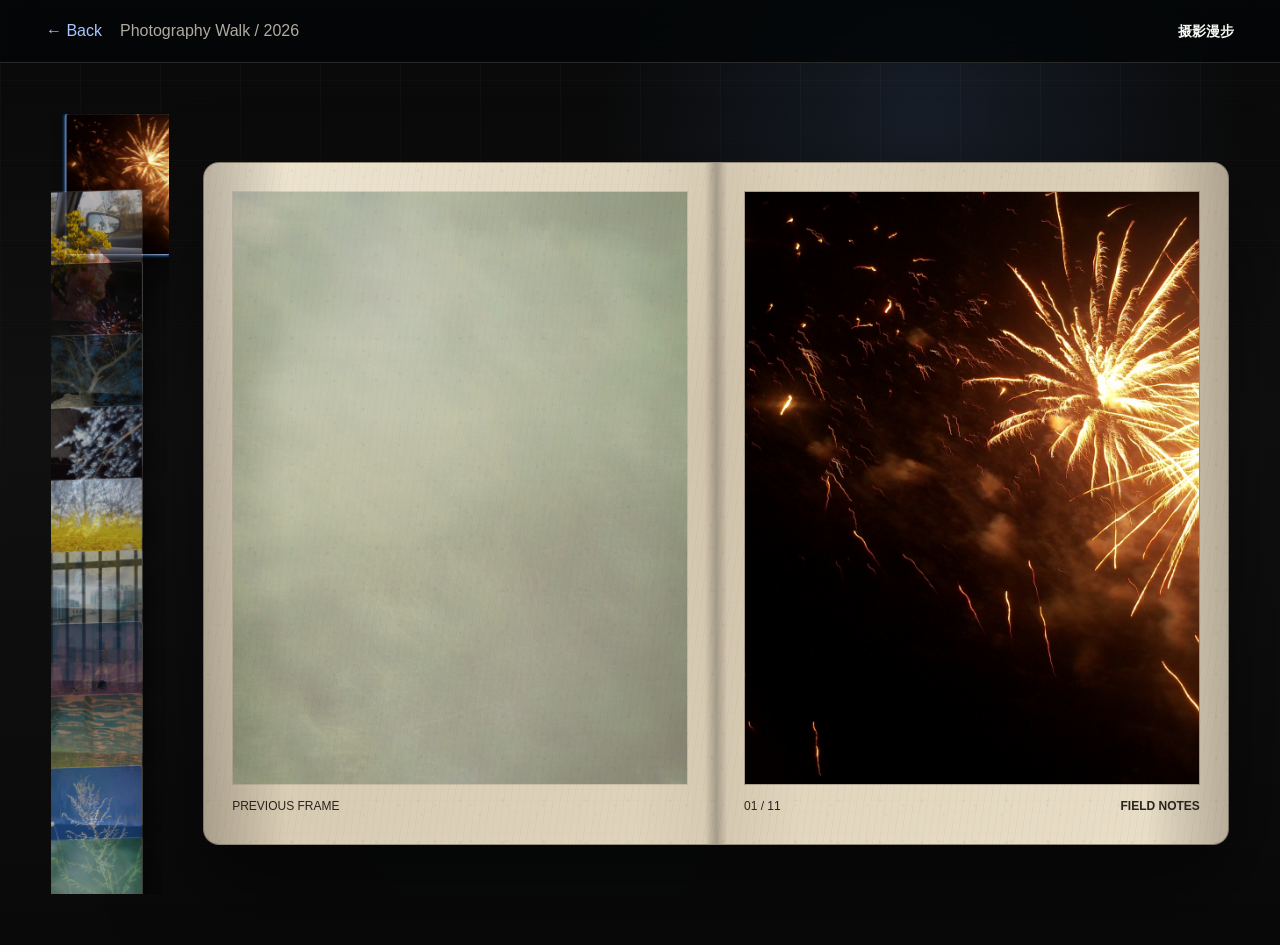
==== commit 7707c9da: "Redesign portfolio homepage and media pages" ====
--- a/photography.html
+++ b/photography.html
@@ -5,8 +5,8 @@
     <meta name="viewport" content="width=device-width, initial-scale=1.0" />
     <meta name="theme-color" content="#05070b" />
     <title>摄影漫步 | 翁碧妤</title>
-    <link rel="stylesheet" href="./styles.css?v=20260514-album" />
-    <script src="./script.js?v=20260514-album" defer></script>
+    <link rel="stylesheet" href="./styles.css?v=20261018-infocus-full" />
+    <script src="./script.js?v=20261018-infocus-full" defer></script>
   </head>
   <body class="subpage photography-page">
     <a class="skip-link" href="#album">跳到相册</a>
--- a/styles.css
+++ b/styles.css
@@ -2167,6 +2167,181 @@
   }
 }
 
+/* IN FOCUS inspired portfolio system */
+:root {
+  --void: #080808;
+  --ink: #f4f4f1;
+  --paper: #f4f4f1;
+  --paper-light: #fff;
+  --paper-deep: #aaa9a2;
+  --line: rgba(244,244,241,.24);
+  --line-soft: rgba(244,244,241,.13);
+  --blue: #92baff;
+  --blue-bright: #b8d1ff;
+  --amber: #b0afa9;
+  --red: #fa644e;
+  --white: #f7f7f4;
+  --sans: "Helvetica Neue", "Avenir Next", "PingFang SC", "Hiragino Sans GB", sans-serif;
+  --mono: "SF Mono", "Menlo", "Consolas", monospace;
+}
+
+html { scroll-behavior: smooth; background: var(--void); }
+body { color: var(--paper); background: #080808; font-family: var(--sans); }
+body::before {
+  opacity: .56;
+  background: linear-gradient(90deg, rgba(255,255,255,.035) 1px, transparent 1px) 0 0 / 72px 72px,
+              linear-gradient(180deg, rgba(255,255,255,.025) 1px, transparent 1px) 0 0 / 72px 72px;
+  mask-image: linear-gradient(180deg, #000, transparent 88%);
+}
+body::after { opacity: .035; }
+.film-grain, .archive-backdrop { display: none; }
+
+.studio-header {
+  position: relative;
+  z-index: 30;
+  min-height: 72px;
+  display: grid;
+  grid-template-columns: 1fr auto 1fr;
+  align-items: center;
+  gap: 28px;
+  padding: 0 clamp(22px, 5vw, 78px);
+  border-bottom: 1px solid var(--line-soft);
+  background: #090909;
+}
+.studio-wordmark { width: max-content; color: var(--paper); font-size: 13px; font-weight: 850; line-height: .82; letter-spacing: -.06em; }
+.studio-wordmark span { font-size: 10px; letter-spacing: .17em; }
+.site-nav { display: flex; justify-content: center; align-items: center; gap: clamp(18px, 3vw, 46px); }
+.site-nav a, .resume-link { color: rgba(244,244,241,.65); font-size: 10px; font-weight: 600; letter-spacing: .11em; transition: color .2s ease; }
+.site-nav a:hover, .site-nav a:focus-visible, .resume-link:hover, .resume-link:focus-visible { color: var(--paper); }
+.resume-link { justify-self: end; color: var(--paper); }
+.resume-link span { margin-left: 6px; color: var(--blue-bright); font-size: 15px; }
+
+.studio-main { position: relative; z-index: 1; width: min(1540px, 100%); margin: 0 auto; padding: 0 clamp(22px, 5vw, 78px) 100px; }
+.studio-hero {
+  position: relative;
+  min-height: min(720px, calc(100svh - 72px));
+  display: grid;
+  grid-template-columns: minmax(0, 1.1fr) minmax(280px, .72fr);
+  align-items: center;
+  gap: clamp(36px, 8vw, 130px);
+  padding: 72px 0 86px;
+  border-bottom: 1px solid var(--line-soft);
+}
+.hero-intro { position: relative; z-index: 2; }
+.eyebrow, .section-kicker { margin: 0 0 24px; color: rgba(244,244,241,.5); font-family: var(--mono); font-size: 10px; letter-spacing: .16em; }
+.studio-hero h1 { display: flex; flex-direction: column; align-items: flex-start; gap: 15px; margin: 0; color: var(--paper); font-size: clamp(70px, 10vw, 150px); font-weight: 800; line-height: .95; letter-spacing: -.075em; }
+.studio-hero h1 span { color: rgba(244,244,241,.48); font-family: var(--mono); font-size: clamp(13px, 1.4vw, 19px); font-weight: 400; letter-spacing: .18em; }
+.hero-statement { margin: 46px 0 14px; color: var(--blue-bright); font-family: var(--mono); font-size: clamp(14px, 1.4vw, 19px); letter-spacing: .06em; }
+.hero-summary { max-width: 470px; margin: 0; color: rgba(244,244,241,.6); font-size: 15px; line-height: 1.9; }
+.text-link { display: inline-flex; align-items: center; gap: 22px; margin-top: 42px; padding-bottom: 8px; border-bottom: 1px solid var(--line); color: var(--paper); font-family: var(--mono); font-size: 10px; letter-spacing: .12em; }
+.text-link span { color: var(--blue-bright); font-size: 17px; transition: transform .2s ease; }
+.text-link:hover span { transform: translate(3px,3px); }
+.hero-portrait { position: relative; width: 100%; max-width: 460px; justify-self: end; margin: 0; }
+.hero-portrait::before { content: ""; position: absolute; z-index: -1; inset: 18px -18px -18px 18px; border: 1px solid rgba(244,244,241,.28); }
+.hero-portrait img { display: block; width: 100%; aspect-ratio: .86; object-fit: cover; object-position: center 33%; filter: saturate(.72) contrast(1.04); }
+.hero-portrait figcaption { display: flex; justify-content: space-between; gap: 12px; padding-top: 12px; color: rgba(244,244,241,.42); font-family: var(--mono); font-size: 9px; letter-spacing: .1em; }
+.portfolio-section { padding: 104px 0 112px; border-bottom: 1px solid var(--line-soft); }
+.portfolio-heading { display: flex; justify-content: space-between; align-items: end; gap: 28px; }
+.portfolio-heading .section-kicker { margin-bottom: 18px; }
+.portfolio-heading h2, .studio-section h2 { display: flex; align-items: baseline; gap: 22px; margin: 0; color: var(--paper); font-size: clamp(42px, 6.4vw, 88px); font-weight: 750; line-height: .98; letter-spacing: -.065em; }
+.portfolio-heading h2 span, .studio-section h2 span { color: rgba(244,244,241,.45); font-size: 14px; font-weight: 400; letter-spacing: .02em; }
+.portfolio-note { margin: 0 0 5px; color: rgba(244,244,241,.43); font-family: var(--mono); font-size: 10px; line-height: 1.8; text-align: right; }
+.work-filters { display: flex; flex-wrap: wrap; gap: 8px 25px; margin: 46px 0 28px; padding: 14px 0; border-top: 1px solid var(--line-soft); border-bottom: 1px solid var(--line-soft); }
+.work-filters button { padding: 4px 0; color: rgba(244,244,241,.46); background: transparent; cursor: pointer; font-family: var(--mono); font-size: 9px; letter-spacing: .11em; transition: color .2s ease; }
+.work-filters button span { margin-left: 4px; color: rgba(244,244,241,.28); }
+.work-filters button:hover, .work-filters button[aria-pressed="true"] { color: var(--paper); }
+.work-filters button[aria-pressed="true"]::before { content: "●"; margin-right: 7px; color: var(--blue-bright); font-size: 7px; vertical-align: 1px; }
+.portfolio-grid { display: grid; grid-template-columns: repeat(2, minmax(0,1fr)); column-gap: clamp(20px, 3vw, 42px); row-gap: 58px; }
+.portfolio-card { min-width: 0; color: var(--paper); }
+.portfolio-card:nth-child(even) { margin-top: 74px; }
+.portfolio-visual { position: relative; overflow: hidden; width: 100%; aspect-ratio: 1.48; background: #181818; }
+.portfolio-visual img, .portfolio-visual video { display: block; width: 100%; height: 100%; object-fit: cover; transition: transform .65s cubic-bezier(.2,.7,.2,1), filter .35s ease; }
+.portfolio-card:hover .portfolio-visual img, .portfolio-card:hover .portfolio-visual video { transform: scale(1.035); }
+.portfolio-ai .portfolio-visual { aspect-ratio: 1.48; background: #171717; }
+.portfolio-ai .portfolio-visual img { object-fit: cover; filter: brightness(.82); }
+.portfolio-film .portfolio-visual { background: #000; }
+.portfolio-film video { object-fit: cover; }
+.portfolio-writing .portfolio-visual { display: flex; flex-direction: column; justify-content: space-between; padding: clamp(20px, 4vw, 50px); background: #e9e8e2; color: #111; }
+.writing-visual span { font-size: clamp(36px, 7vw, 90px); font-weight: 800; line-height: .82; letter-spacing: -.08em; }
+.writing-visual i { align-self: flex-end; font-size: clamp(28px, 4vw, 54px); font-style: normal; font-weight: 700; }
+.portfolio-meta { display: flex; justify-content: space-between; gap: 14px; margin-top: 16px; color: rgba(244,244,241,.42); font-family: var(--mono); font-size: 9px; letter-spacing: .1em; }
+.portfolio-card h3 { margin: 12px 0 5px; font-size: 20px; font-weight: 600; letter-spacing: -.025em; }
+.portfolio-card p { margin: 0; color: rgba(244,244,241,.48); font-size: 12px; }
+.portfolio-card[hidden] { display: none; }
+
+.studio-section { padding: 102px 0; border-bottom: 1px solid var(--line-soft); }
+.studio-section > .section-kicker { margin-bottom: 22px; }
+.studio-section h2 { margin-bottom: 52px; }
+.focus-groups { display: grid; gap: 58px; }
+.focus-group { display: grid; gap: 18px; }
+.group-label { margin: 0; color: var(--blue-bright); font-family: var(--mono); font-size: 10px; letter-spacing: .15em; text-transform: uppercase; }
+.focus-grid { display: grid; grid-template-columns: repeat(4, minmax(0,1fr)); gap: 0 22px; }
+.education-grid { grid-template-columns: repeat(2,minmax(0,1fr)); }
+.data-tile { min-width: 0; padding: 20px 0 22px; border: 0; border-top: 1px solid var(--line-soft); background: transparent; }
+.data-tile span { color: rgba(244,244,241,.4); font-family: var(--mono); font-size: 9px; letter-spacing: .1em; }
+.data-tile h3 { margin: 19px 0 10px; color: var(--paper); font-size: 18px; font-weight: 600; }
+.data-tile p { margin: 0; color: rgba(244,244,241,.52); font-size: 12px; line-height: 1.8; }
+.experience-list { border-top: 1px solid var(--line-soft); }
+.experience-item { padding: 0; border: 0; border-bottom: 1px solid var(--line-soft); background: transparent; }
+.experience-item summary { display: grid; grid-template-columns: 140px minmax(0,1fr) minmax(180px,.45fr); gap: 20px; align-items: center; min-height: 82px; cursor: pointer; list-style: none; }
+.experience-item summary::-webkit-details-marker { display: none; }
+.experience-item summary span, .experience-item summary em { color: rgba(244,244,241,.4); font-family: var(--mono); font-size: 9px; font-style: normal; }
+.experience-item summary strong { color: var(--paper); font-size: 15px; font-weight: 550; }
+.experience-item[open] summary strong { color: var(--blue-bright); }
+.role-list { margin: 0; padding: 0 0 20px 160px; list-style: none; }
+.role-list li { padding: 14px 0; border-top: 1px solid var(--line-soft); }
+.role-list li strong { display: block; color: var(--paper); font-family: var(--sans); font-size: 13px; font-weight: 600; }
+.role-list em { display: block; margin-top: 4px; color: rgba(244,244,241,.5); font-family: var(--sans); font-size: 11px; font-style: italic; line-height: 1.7; }
+.project-grid { display: grid; grid-template-columns: repeat(3,minmax(0,1fr)); gap: 24px; }
+.project-card { padding: 20px 0 0; border: 0; border-top: 1px solid var(--line-soft); background: transparent; }
+.project-card span { color: rgba(244,244,241,.4); font-family: var(--mono); font-size: 9px; }
+.project-card h3 { margin: 22px 0 12px; color: var(--paper); font-size: 18px; }
+.project-card p { color: rgba(244,244,241,.5); font-size: 12px; line-height: 1.8; }
+.contact-panel { padding-bottom: 36px; border-bottom: 0; }
+.contact-panel h2 { font-size: clamp(46px, 8vw, 110px); }
+.contact-grid { display: grid; grid-template-columns: repeat(4,minmax(0,1fr)); gap: 20px; }
+.contact-grid a, .contact-grid button { display: grid; gap: 10px; min-width: 0; padding: 16px 0; border: 0; border-top: 1px solid var(--line-soft); color: var(--paper); background: transparent; font-size: 13px; text-align: left; cursor: pointer; }
+.contact-grid span { color: rgba(244,244,241,.4); font-family: var(--mono); font-size: 9px; letter-spacing: .12em; }
+.copy-status { color: var(--blue-bright); font-size: 12px; }
+
+@media (max-width: 900px) {
+  .studio-header { grid-template-columns: auto 1fr auto; gap: 18px; padding-inline: 24px; }
+  .site-nav { gap: 16px; }
+  .site-nav a { font-size: 9px; }
+  .studio-main { padding-inline: 24px; }
+  .studio-hero { min-height: 0; grid-template-columns: minmax(0,1fr) minmax(230px,.68fr); gap: 34px; padding-block: 72px; }
+  .focus-grid { grid-template-columns: repeat(2,minmax(0,1fr)); }
+  .contact-grid { grid-template-columns: repeat(2,minmax(0,1fr)); }
+}
+@media (max-width: 620px) {
+  .studio-header { min-height: 64px; grid-template-columns: auto 1fr auto; gap: 14px; padding-inline: 18px; }
+  .site-nav { justify-content: flex-end; gap: 13px; }
+  .site-nav a { font-size: 8px; letter-spacing: .04em; }
+  .site-nav a:nth-child(3) { display: none; }
+  .resume-link { font-size: 8px; }
+  .studio-main { padding-inline: 18px; padding-bottom: 58px; }
+  .studio-hero { grid-template-columns: 1fr; gap: 40px; padding: 58px 0 68px; }
+  .studio-hero h1 { font-size: clamp(64px, 18vw, 94px); }
+  .hero-statement { margin-top: 32px; }
+  .hero-portrait { width: min(78%, 340px); justify-self: end; margin-right: 12px; }
+  .portfolio-section, .studio-section { padding: 72px 0; }
+  .portfolio-heading { align-items: start; flex-direction: column; gap: 20px; }
+  .portfolio-heading h2, .studio-section h2 { flex-wrap: wrap; gap: 10px 14px; font-size: clamp(43px, 13vw, 68px); }
+  .portfolio-heading h2 span, .studio-section h2 span { font-size: 12px; }
+  .portfolio-note { text-align: left; }
+  .work-filters { gap: 5px 17px; margin: 32px 0 20px; }
+  .work-filters button { font-size: 8px; }
+  .portfolio-grid { grid-template-columns: 1fr; row-gap: 38px; }
+  .portfolio-card:nth-child(even) { margin-top: 0; }
+  .portfolio-visual { aspect-ratio: 1.25; }
+  .studio-section h2 { margin-bottom: 36px; }
+  .education-grid, .focus-grid, .project-grid { grid-template-columns: 1fr; }
+  .focus-groups { gap: 40px; }
+  .experience-item summary { grid-template-columns: 1fr; gap: 6px; padding: 17px 0; }
+  .role-list { padding-left: 0; }
+  .contact-grid { grid-template-columns: 1fr 1fr; gap: 10px 18px; }
+}
+
 @media (prefers-reduced-motion: reduce) {
   *,
   *::before,
@@ -2182,3 +2357,190 @@
     transform: none;
   }
 }
+
+/* Studio redesign: a quieter, editorial system inspired by contemporary
+   creative studios, while keeping the archive voice and existing content. */
+:root {
+  --void: #090909;
+  --ink: #f2f1ec;
+  --paper: #f2f1ec;
+  --paper-light: #ffffff;
+  --paper-deep: #b9b9b1;
+  --line: rgba(242, 241, 236, 0.24);
+  --line-soft: rgba(242, 241, 236, 0.12);
+  --blue: #6fa7ff;
+  --blue-bright: #a7c7ff;
+  --amber: #b6b6ad;
+  --red: #ff684d;
+  --white: #f8f8f4;
+  --sans: "Helvetica Neue", "Avenir Next", "PingFang SC", "Hiragino Sans GB", sans-serif;
+  --mono: "SF Mono", "Menlo", "Consolas", monospace;
+}
+
+html { background: var(--void); }
+
+body {
+  color: var(--paper);
+  background:
+    radial-gradient(circle at 72% 12%, rgba(111, 167, 255, 0.12), transparent 26%),
+    linear-gradient(180deg, #080808 0%, #101010 44%, #090909 100%);
+  font-family: var(--sans);
+}
+
+body::before {
+  opacity: .7;
+  background:
+    linear-gradient(90deg, rgba(255,255,255,.045) 1px, transparent 1px) 0 0 / 80px 80px,
+    linear-gradient(180deg, rgba(255,255,255,.035) 1px, transparent 1px) 0 0 / 80px 80px;
+  mask-image: linear-gradient(180deg, #000 0, transparent 84%);
+}
+
+body::after { opacity: .06; }
+.archive-backdrop { opacity: .26; }
+.archive-backdrop .pagoda-left,
+.archive-backdrop .pagoda-right,
+.archive-backdrop .film-strip,
+.archive-backdrop .theater-seats,
+.archive-backdrop .frame-corner { opacity: 0; }
+
+.archive-rail {
+  width: 174px;
+  padding: 28px 22px 26px;
+  color: rgba(242,241,236,.72);
+  border-right: 1px solid var(--line-soft);
+  background: rgba(9,9,9,.72);
+  backdrop-filter: blur(18px);
+}
+
+.rail-mark {
+  width: auto;
+  height: auto;
+  margin: 0 0 30px;
+  padding: 0;
+  border: 0;
+  color: var(--paper);
+  font-family: var(--sans);
+  font-size: 17px;
+  font-weight: 800;
+  letter-spacing: -.06em;
+  line-height: 1;
+}
+
+.archive-rail p { margin-bottom: 64px; }
+.archive-rail p span { color: var(--paper); font-size: 12px; font-weight: 700; letter-spacing: .08em; }
+.archive-rail p em { color: rgba(242,241,236,.42); font-size: 9px; letter-spacing: .12em; }
+.rail-coords { color: rgba(242,241,236,.46); border-color: var(--line-soft); font-size: 10px; }
+.rail-coords span { color: var(--red); }
+.rail-links { gap: 2px; margin-bottom: 60px; }
+.rail-links a { grid-template-columns: 26px 1fr; gap: 6px; padding: 9px 0; color: rgba(242,241,236,.48); font-size: 10px; letter-spacing: .1em; }
+.rail-links a span { color: rgba(242,241,236,.28); }
+.rail-links a::before { left: -10px; width: 3px; height: 3px; background: var(--blue); box-shadow: 0 0 12px var(--blue); }
+.rail-links a:hover, .rail-links a:focus-visible, .rail-links a.is-active { color: var(--paper); }
+.rail-scan { color: rgba(242,241,236,.32); font-size: 9px; letter-spacing: .12em; }
+.rail-scan i { background: repeating-linear-gradient(90deg, var(--blue) 0 4px, transparent 4px 8px); }
+
+.site-stage {
+  width: min(1420px, calc(100vw - 216px));
+  margin-left: 196px;
+  padding: 32px 34px 80px;
+}
+
+.archive-window {
+  min-height: 0;
+  border: 1px solid var(--line);
+  border-radius: 0;
+  background: rgba(13,13,13,.78);
+  box-shadow: 0 28px 90px rgba(0,0,0,.45);
+}
+.archive-window::before { opacity: .06; mix-blend-mode: screen; }
+.window-bar { height: 42px; padding: 0 16px; background: #111; border-bottom: 1px solid var(--line-soft); color: rgba(242,241,236,.62); }
+.window-bar strong { letter-spacing: .1em; }
+.window-bar em { color: rgba(242,241,236,.38); font-size: 10px; letter-spacing: .1em; }
+.window-body { grid-template-columns: minmax(360px, .86fr) minmax(420px, 1.14fr); gap: 22px 42px; padding: clamp(36px, 6vw, 92px) clamp(28px, 5vw, 76px) 34px; }
+.eyebrow, .section-tag { color: rgba(242,241,236,.48); font-size: 10px; letter-spacing: .16em; }
+.glitch-title { color: var(--paper); font-size: clamp(70px, 10vw, 166px); font-weight: 800; letter-spacing: -.08em; text-shadow: none; }
+.roman-name { color: rgba(242,241,236,.68); font-size: clamp(18px, 2vw, 28px); font-weight: 500; letter-spacing: .08em; }
+.title-rule { background: var(--paper); opacity: .6; }
+.hero-role { color: var(--blue-bright); font-size: clamp(16px, 1.6vw, 22px); letter-spacing: .06em; }
+.hero-actions { margin-top: 30px; }
+.action-link { border-color: var(--line); color: rgba(242,241,236,.72); background: transparent; font-size: 10px; letter-spacing: .1em; }
+.action-link:hover, .action-link:focus-visible { color: var(--void); background: var(--paper); border-color: var(--paper); }
+
+.identity-card { min-height: 440px; border-color: var(--line); background: #111; }
+.identity-photo-card { background: #050505; }
+.identity-photo { min-height: 440px; filter: saturate(.72) contrast(1.08); }
+.identity-card figcaption span { color: var(--paper); top: 22px; right: 22px; font-size: 10px; letter-spacing: .1em; }
+.identity-card figcaption em { color: rgba(242,241,236,.62); left: 16px; font-size: 9px; letter-spacing: .08em; }
+.wave-divider { opacity: .46; }
+.wave-divider span { border-color: var(--line); }
+
+.works-preview { gap: 10px; }
+.works-preview > p { color: rgba(242,241,236,.5); font-size: 10px; letter-spacing: .16em; }
+.work-card { grid-template-rows: 132px auto; min-height: 180px; border-color: var(--line-soft); background: rgba(242,241,236,.04); }
+.work-card strong { color: var(--paper); font-family: var(--sans); font-size: 13px; font-weight: 500; letter-spacing: .02em; }
+.work-card strong::after { color: var(--blue-bright); }
+.work-card:hover, .work-card:focus-visible { border-color: var(--blue); transform: translateY(-5px); box-shadow: 0 14px 0 rgba(111,167,255,.12); }
+
+.archive-section { margin-top: 74px; padding: 0 0 18px; border: 0; border-radius: 0; color: var(--paper); background: transparent; box-shadow: none; }
+.archive-section h2 { margin-bottom: 34px; color: var(--paper); font-size: clamp(42px, 7vw, 100px); font-weight: 800; letter-spacing: -.07em; }
+.focus-groups { gap: 42px; }
+.group-label { color: var(--blue-bright); font-size: 10px; letter-spacing: .16em; }
+.data-tile, .project-card, .experience-item, .contact-grid a, .contact-grid button { border-color: var(--line-soft); background: rgba(242,241,236,.035); }
+.data-tile, .project-card { padding: 22px; }
+.data-tile span, .project-card span { color: var(--blue-bright); font-size: 10px; letter-spacing: .12em; }
+.data-tile h3, .project-card h3 { margin-top: 24px; color: var(--paper); font-size: 20px; letter-spacing: -.02em; }
+.data-tile p, .project-card p, .experience-item p, .role-list { color: rgba(242,241,236,.6); font-size: 13px; line-height: 1.8; }
+.media-preview { border-color: var(--line-soft); background: rgba(242,241,236,.035); }
+.media-copy { background: #111; }
+.media-copy span, .media-copy em { color: rgba(242,241,236,.42); font-size: 10px; letter-spacing: .12em; }
+.media-copy strong { color: var(--paper); font-size: 20px; }
+
+.experience-list { gap: 0; border-top: 1px solid var(--line-soft); }
+.experience-item { padding: 0; border-width: 0 0 1px; background: transparent; }
+.experience-item summary { grid-template-columns: 150px minmax(0, 1fr) 190px; min-height: 88px; gap: 18px; }
+.experience-item summary span, .experience-item summary em { color: rgba(242,241,236,.42); font-size: 10px; letter-spacing: .08em; }
+.experience-item summary strong { color: var(--paper); font-size: 15px; }
+.experience-item[open] summary strong { color: var(--blue-bright); }
+.experience-item p { padding-left: 168px; }
+.role-list { margin: 0; padding: 0 0 24px 168px; list-style: none; }
+.role-list li { border-top: 1px solid var(--line-soft); padding: 14px 0; }
+.role-list li strong { color: var(--paper); font-size: 13px; font-weight: 600; }
+.role-list em { color: rgba(242,241,236,.5); font-size: 11px; }
+.contact-grid a, .contact-grid button { color: var(--paper); }
+.contact-grid span { color: var(--blue-bright); font-size: 10px; letter-spacing: .12em; }
+
+@media (max-width: 1180px) {
+  .archive-rail { position: sticky; width: 100%; padding: 14px 18px; background: rgba(9,9,9,.88); }
+  .site-stage { width: 100%; margin-left: 0; padding: 30px 18px 60px; }
+}
+
+@media (max-width: 720px) {
+  .window-body { padding: 34px 18px 24px; }
+  .glitch-title { font-size: clamp(58px, 19vw, 82px); }
+  .identity-card, .identity-photo { min-height: 330px; }
+  .archive-section h2 { font-size: clamp(48px, 16vw, 78px); }
+  .experience-item summary { min-height: 0; padding: 18px 0; }
+  .experience-item p, .role-list { padding-left: 0; }
+}
+
+.studio-main .studio-section .data-tile,
+.studio-main .studio-section .project-card {
+  padding: 20px 0 22px;
+  border: 0;
+  border-top: 1px solid var(--line-soft);
+  background: transparent;
+}
+.studio-main .studio-section .data-tile h3,
+.studio-main .studio-section .project-card h3 { margin: 19px 0 10px; }
+.studio-main .studio-section .data-tile span,
+.studio-main .studio-section .project-card span { color: rgba(244,244,241,.4); }
+.studio-main .studio-section .data-tile p,
+.studio-main .studio-section .project-card p { color: rgba(244,244,241,.52); }
+.studio-main .studio-section .focus-groups { gap: 58px; }
+.studio-main .studio-section .experience-item { border-width: 0 0 1px; }
+.studio-main .studio-section .experience-item summary { grid-template-columns: 140px minmax(0,1fr) minmax(180px,.45fr); min-height: 82px; }
+.studio-main .studio-section .role-list { padding: 0 0 20px 160px; }
+@media (max-width: 620px) {
+  .studio-main .studio-section .experience-item summary { grid-template-columns: 1fr; min-height: 0; padding: 17px 0; }
+  .studio-main .studio-section .role-list { padding-left: 0; }
+}
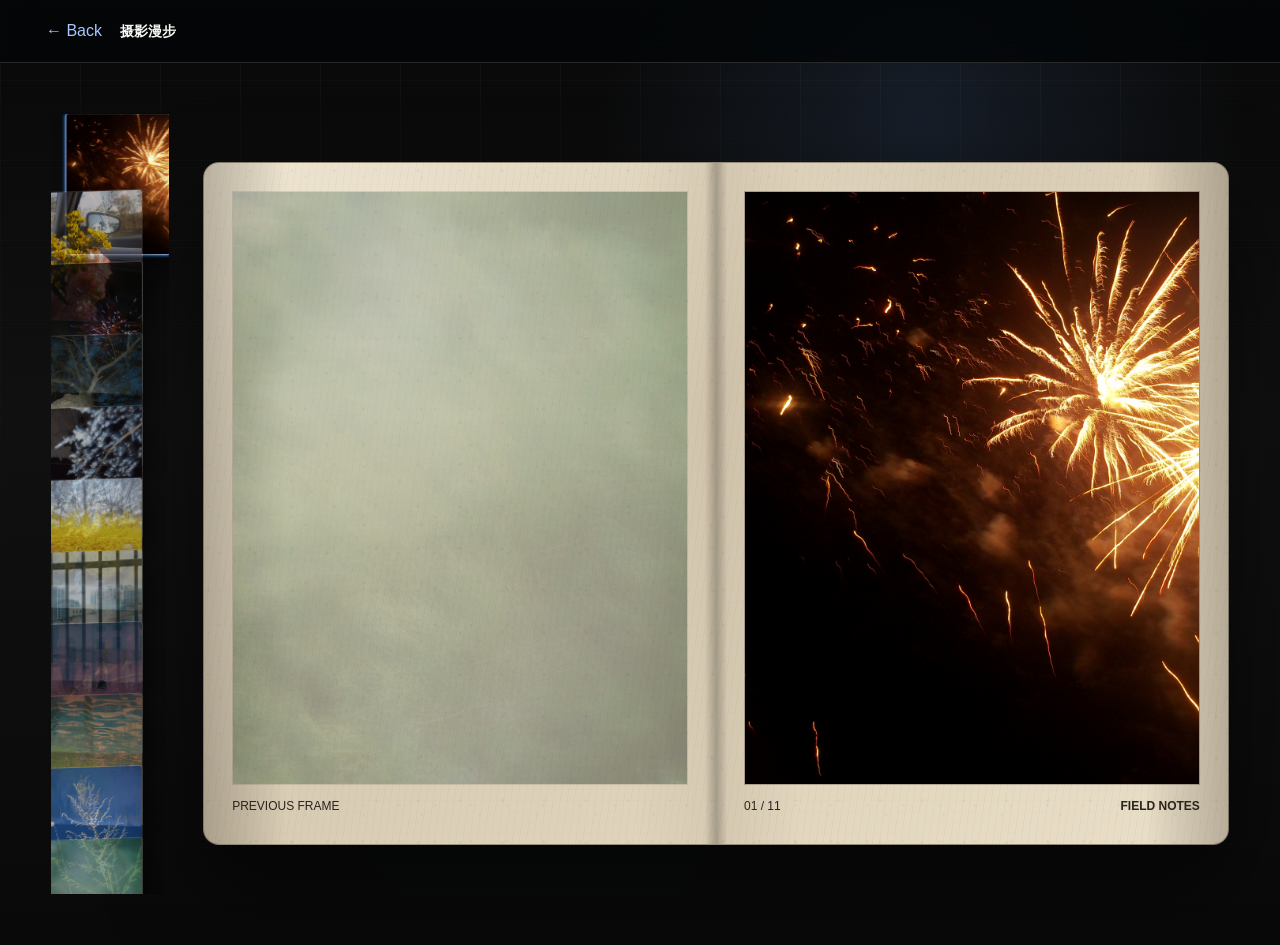
==== commit ffda6f60: "Publish portfolio media experiences" ====
--- a/photography.html
+++ b/photography.html
@@ -5,15 +5,15 @@
     <meta name="viewport" content="width=device-width, initial-scale=1.0" />
     <meta name="theme-color" content="#05070b" />
     <title>摄影漫步 | 翁碧妤</title>
-    <link rel="stylesheet" href="./styles.css?v=20261018-infocus-full" />
-    <script src="./script.js?v=20261018-infocus-full" defer></script>
+    <link rel="stylesheet" href="./styles.css?v=20261021-lowpoly" />
+    <script src="./media-library.js?v=20261021-lowpoly" defer></script>
+    <script src="./script.js?v=20261021-lowpoly" defer></script>
   </head>
   <body class="subpage photography-page">
     <a class="skip-link" href="#album">跳到相册</a>
     <div class="film-grain" aria-hidden="true"></div>
     <header class="subpage-topbar">
       <a href="./index.html#focus">← Back</a>
-      <span>Photography Walk / 2026</span>
       <strong>摄影漫步</strong>
     </header>
 
--- a/styles.css
+++ b/styles.css
@@ -2262,12 +2262,215 @@
 .portfolio-film .portfolio-visual { background: #000; }
 .portfolio-film video { object-fit: cover; }
 .portfolio-writing .portfolio-visual { display: flex; flex-direction: column; justify-content: space-between; padding: clamp(20px, 4vw, 50px); background: #e9e8e2; color: #111; }
+.portfolio-writing .writing-image-visual { display: block; padding: 0; background: #111; }
 .writing-visual span { font-size: clamp(36px, 7vw, 90px); font-weight: 800; line-height: .82; letter-spacing: -.08em; }
 .writing-visual i { align-self: flex-end; font-size: clamp(28px, 4vw, 54px); font-style: normal; font-weight: 700; }
 .portfolio-meta { display: flex; justify-content: space-between; gap: 14px; margin-top: 16px; color: rgba(244,244,241,.42); font-family: var(--mono); font-size: 9px; letter-spacing: .1em; }
 .portfolio-card h3 { margin: 12px 0 5px; font-size: 20px; font-weight: 600; letter-spacing: -.025em; }
 .portfolio-card p { margin: 0; color: rgba(244,244,241,.48); font-size: 12px; }
 .portfolio-card[hidden] { display: none; }
+
+.portfolio-card { display: block; }
+.portfolio-card:focus-visible,
+.work-filters button:focus-visible,
+.desktop-folder:focus-visible,
+.vhs-tape:focus-visible,
+.hardcover:focus-visible { outline: 2px solid var(--blue-bright); outline-offset: 5px; }
+.media-placeholder { display: flex; flex-direction: column; justify-content: space-between; padding: 24px; color: rgba(244,244,241,.64); background: repeating-linear-gradient(0deg, transparent 0 31px, rgba(255,255,255,.045) 31px 32px), linear-gradient(135deg,#111a20,#090b0e 64%,#192027); border: 1px solid rgba(244,244,241,.14); }
+.media-placeholder::after { width: 34px; height: 1px; background: var(--blue-bright); content: ""; }
+.media-placeholder > span { font: 10px var(--mono); letter-spacing: .1em; }
+.media-placeholder > strong { color: var(--paper-light); font-size: 20px; font-weight: 500; }
+.book-visual { background: linear-gradient(140deg,#203b35,#10231e 54%,#321f1c) !important; color: #eee5d3 !important; }
+.book-visual span { font: 600 22px var(--mono); letter-spacing: 0; }
+.book-visual i { color: rgba(238,229,211,.6); font: 10px var(--mono); font-style: normal; }
+
+.room-topbar { grid-template-columns: auto 1fr auto; }
+.room-topbar a { color: #b8cece; font: 10px var(--mono); letter-spacing: .08em; }
+.room-topbar span { justify-self: center; font: 9px var(--mono); letter-spacing: .1em; }
+.room-topbar strong { white-space: nowrap; }
+.workroom-scene { position: relative; z-index: 1; min-height: calc(100svh - 65px); display: flex; flex-direction: column; align-items: center; justify-content: center; overflow: hidden; isolation: isolate; padding: 50px 24px 48px; }
+.ai-workroom-page { color: #e5e8e8; background: #080b0f; }
+.ai-workroom-page::before { opacity: .3; background: repeating-linear-gradient(90deg, transparent 0 128px, rgba(130,163,179,.04) 128px 129px), linear-gradient(180deg,#0d1419 0%,#090c10 52%,#050607 100%); mask-image: none; }
+.ai-workroom-page::after { opacity: .24; background: radial-gradient(ellipse at 50% 44%,rgba(115,176,207,.17),transparent 46%); mix-blend-mode: screen; }
+.room-caption,.room-footer,.studio-heading,.writing-heading { position: relative; z-index: 3; width: min(100%, 980px); }
+.room-caption { display: flex; justify-content: space-between; align-items: end; margin: 0 auto 24px; color: rgba(226,235,239,.54); font: 10px var(--mono); letter-spacing: .08em; }
+.room-caption p { margin: 0; color: rgba(226,235,239,.72); font: 14px var(--sans); letter-spacing: 0; }
+.monitor-set { position: relative; z-index: 2; width: min(900px, 88vw); margin: 0 auto; filter: drop-shadow(0 24px 48px rgba(0,0,0,.65)); }
+.monitor-frame { position: relative; padding: 16px; border: 1px solid #252b2e; border-radius: 12px; background: linear-gradient(135deg,#242a2e,#101316 38%,#202629); box-shadow: 0 0 100px rgba(95,161,199,.18), 0 0 0 4px rgba(0,0,0,.68); }
+.monitor-screen { position: relative; min-height: 400px; aspect-ratio: 16 / 9; overflow: hidden; padding: 22px 28px 16px; background: linear-gradient(118deg,rgba(24,48,60,.92),rgba(13,22,29,.98) 45%,rgba(23,36,43,.96)); box-shadow: inset 0 0 70px rgba(108,175,211,.13); }
+.monitor-screen::after { position: absolute; inset: 0; z-index: 0; pointer-events: none; background: linear-gradient(116deg,rgba(204,234,244,.06),transparent 42%,rgba(0,0,0,.12)); content: ""; }
+.desktop-bar,.desktop-title,.desktop-footer { position: relative; z-index: 1; display: flex; justify-content: space-between; align-items: center; color: rgba(229,237,239,.46); font: 9px var(--mono); letter-spacing: .1em; }
+.desktop-title { align-items: start; flex-direction: column; gap: 7px; margin-top: 54px; }
+.desktop-title strong { color: rgba(239,244,242,.9); font: 22px var(--sans); letter-spacing: 0; }
+.desktop-folders { position: relative; z-index: 1; display: grid; grid-template-columns: repeat(3,minmax(0,1fr)); gap: 18px; margin: 34px auto 28px; max-width: 680px; }
+.desktop-folder { display: grid; justify-items: center; gap: 9px; min-width: 0; padding: 18px 10px; color: #e4e9e9; border: 1px solid rgba(210,228,234,.13); background: rgba(3,8,12,.34); cursor: pointer; transition: background .2s ease,border-color .2s ease,transform .2s ease; }
+.desktop-folder:hover { transform: translateY(-4px); border-color: rgba(141,202,227,.64); background: rgba(72,120,145,.18); }
+.folder-icon { position: relative; width: 48px; height: 34px; border: 1px solid #a9c0c6; background: linear-gradient(180deg,rgba(187,209,211,.18),rgba(187,209,211,.04)); }
+.folder-icon::before { position: absolute; top: -7px; left: -1px; width: 20px; height: 7px; border: 1px solid #a9c0c6; border-bottom: 0; background: #526c73; content: ""; }
+.desktop-folder strong { max-width: 100%; font: 14px var(--sans); }
+.desktop-folder small { color: rgba(223,235,238,.46); font: 8px var(--mono); letter-spacing: .05em; }
+.desktop-footer { padding-top: 12px; border-top: 1px solid rgba(215,230,232,.12); }
+.monitor-chin { display: flex; justify-content: space-between; align-items: center; height: 24px; padding: 0 4px; color: rgba(220,228,230,.28); font: 7px var(--mono); letter-spacing: .1em; }
+.monitor-chin i { width: 4px; height: 4px; border-radius: 50%; background: #91d4ed; box-shadow: 0 0 12px #91d4ed; }
+.monitor-stand { width: 18%; height: 54px; margin: 0 auto; background: linear-gradient(90deg,#111416,#303538,#111416); clip-path: polygon(32% 0,68% 0,80% 76%,100% 88%,100% 100%,0 100%,0 88%,20% 76%); }
+.desk-plane { position: relative; z-index: 1; width: min(1080px,95vw); height: 95px; margin-top: -4px; background: linear-gradient(180deg,#151719,#080a0c 70%); border-top: 1px solid rgba(171,183,183,.24); box-shadow: 0 -16px 50px rgba(0,0,0,.7); }
+.keyboard { display: flex; gap: 5px; width: 180px; height: 45px; margin: 18px auto; padding: 9px; transform: perspective(180px) rotateX(14deg); border: 1px solid #303538; background: #0e1113; }
+.keyboard i { flex: 1; border: 1px solid rgba(220,227,227,.1); background: #171b1d; }
+.desk-notes { position: absolute; top: 22px; right: 12%; display: flex; gap: 7px; color: rgba(220,228,230,.2); font: 7px var(--mono); }
+.desk-notes span { padding: 4px; border: 1px solid rgba(220,228,230,.12); }
+.room-footer { display: flex; justify-content: space-between; margin: auto auto 0; padding-top: 14px; color: rgba(226,235,239,.35); border-top: 1px solid rgba(226,235,239,.12); font: 9px var(--mono); letter-spacing: .1em; }
+
+.director-room-page { color: #e7e0d2; background: #0d0b09; }
+.director-room-page::before { opacity: .24; background: repeating-linear-gradient(90deg,transparent 0 96px,rgba(194,153,100,.035) 96px 97px),linear-gradient(180deg,#17110d,#0b0908 72%); mask-image: none; }
+.director-room-page::after { opacity: .24; background: linear-gradient(110deg,transparent 0 40%,rgba(202,143,72,.1) 46%,transparent 62%); }
+.director-room { min-height: calc(100svh - 65px); justify-content: space-between; padding-top: 52px; background: linear-gradient(180deg,transparent 0 64%,rgba(0,0,0,.3) 100%); }
+.studio-heading { align-self: center; margin-bottom: 20px; text-align: center; }
+.studio-heading > span,.writing-heading > span { color: rgba(230,218,195,.44); font: 9px var(--mono); letter-spacing: .14em; }
+.studio-heading h1,.writing-heading h1 { margin: 12px 0 5px; color: #eee8dc; font: 42px var(--sans); font-weight: 550; }
+.studio-heading p,.writing-heading p { margin: 0; color: rgba(230,218,195,.57); font: 13px var(--sans); }
+.projector-set { position: absolute; top: 24%; left: 8%; z-index: 1; width: 280px; height: 170px; opacity: .8; }
+.projector-lens { position: absolute; top: 46px; left: 0; z-index: 2; width: 75px; height: 52px; border: 7px solid #25221d; border-radius: 38% 48% 48% 38%; background: radial-gradient(ellipse at 75% 50%,#f0c779 0 5px,#805a2d 8px,#1b1915 24px); box-shadow: 0 0 25px rgba(211,157,74,.4); }
+.projector-reel { position: absolute; top: 0; width: 72px; height: 72px; border: 8px solid #29251e; border-radius: 50%; background: radial-gradient(circle,#100f0d 0 7px,#62513a 8px 10px,transparent 11px),conic-gradient(from 0deg,#62513a 0 12deg,transparent 12deg 120deg,#62513a 120deg 132deg,transparent 132deg 240deg,#62513a 240deg 252deg,transparent 252deg); box-shadow: 0 0 0 2px #090807; }
+.projector-reel-one { left: 64px; }
+.projector-reel-two { left: 152px; top: 26px; width: 62px; height: 62px; }
+.projector-beam { position: absolute; top: 67px; left: 66px; width: 520px; height: 170px; transform: skewY(-7deg); transform-origin: left top; opacity: .22; background: linear-gradient(90deg,rgba(230,183,103,.32),transparent); clip-path: polygon(0 34%,100% 0,100% 100%,0 70%); pointer-events: none; }
+.projection-screen { position: absolute; top: -18px; left: min(430px,42vw); display: grid; place-items: center; width: min(330px,34vw); aspect-ratio: 16 / 9; color: rgba(224,215,195,.26); border: 8px solid #171513; background: linear-gradient(180deg,#171817,#0b0b0a); box-shadow: 0 12px 45px #000; font: 16px var(--mono); text-align: center; letter-spacing: .12em; }
+.studio-furniture { position: relative; z-index: 2; display: flex; align-items: end; justify-content: space-between; gap: 40px; width: min(1100px,96%); margin: auto auto 32px; }
+.director-sofa { position: relative; width: 26%; height: 112px; flex: 0 0 26%; border: 1px solid #3b3024; background: linear-gradient(180deg,#3a2c20,#1f1914); box-shadow: inset 0 10px 0 rgba(211,173,117,.08),0 24px 35px rgba(0,0,0,.6); }
+.director-sofa::before { position: absolute; top: -30px; left: 10%; width: 80%; height: 52px; border: 1px solid #493a2a; border-radius: 24px 24px 5px 5px; background: #302319; content: ""; }
+.director-sofa i { position: absolute; bottom: -16px; left: 14%; width: 7px; height: 20px; background: #17120e; }
+.director-sofa i:last-of-type { right: 14%; left: auto; }
+.director-sofa span { position: absolute; top: 13px; left: 50%; width: 1px; height: 85px; background: rgba(226,207,174,.12); }
+.tape-console { position: relative; flex: 1 1 720px; min-width: 0; padding: 16px 22px 26px; border: 1px solid #3a3025; background: linear-gradient(180deg,#3e3427,#211c16 20%,#30261c 75%,#17130f); box-shadow: 0 24px 55px rgba(0,0,0,.68); }
+.tape-console::after { position: absolute; right: 0; bottom: -16px; left: 0; height: 16px; background: #19140f; content: ""; }
+.console-label { display: flex; justify-content: space-between; margin-bottom: 16px; color: rgba(232,216,185,.45); font: 8px var(--mono); letter-spacing: .13em; }
+.tape-row { display: grid; grid-template-columns: repeat(3,minmax(0,1fr)); gap: 16px; }
+.vhs-tape { position: relative; display: grid; gap: 6px; min-width: 0; padding: 10px; color: #171614; border: 1px solid #554b3c; background: linear-gradient(150deg,#b5a88f,#6e675b 76%,#3e3b35); box-shadow: 0 12px 18px rgba(0,0,0,.45); cursor: pointer; text-align: left; transition: transform .25s ease,filter .25s ease; }
+.vhs-tape:hover { transform: translateY(-8px) rotate(-1deg); filter: brightness(1.12); }
+.tape-label { overflow: hidden; color: #29251e; font: 7px var(--mono); letter-spacing: .06em; white-space: nowrap; }
+.tape-window { position: relative; display: flex; align-items: center; justify-content: space-around; height: 42px; border: 1px solid rgba(19,18,16,.5); background: linear-gradient(180deg,#171715,#34322d); }
+.tape-window b { width: 23px; height: 23px; border: 3px dotted #9e9585; border-radius: 50%; }
+.vhs-tape strong { padding-top: 4px; border-top: 1px solid rgba(21,20,18,.25); font: 15px var(--sans); }
+
+.writing-room-page { color: #eee8d9; background: #0b0a08; }
+.writing-room-page::before { opacity: .16; background: repeating-linear-gradient(90deg,transparent 0 110px,rgba(177,143,91,.05) 110px 111px),linear-gradient(180deg,#15120e,#090807 75%); mask-image: none; }
+.writing-room-page::after { opacity: .2; background: linear-gradient(90deg,transparent 0 14%,rgba(158,119,63,.09) 24%,transparent 50%),linear-gradient(270deg,transparent 0 12%,rgba(91,119,90,.1) 22%,transparent 48%); }
+.writing-room-scene { position: relative; z-index: 1; display: flex; flex-direction: column; min-height: calc(100svh - 65px); overflow: hidden; padding: 42px 24px 34px; isolation: isolate; }
+.writing-heading { align-self: center; margin-bottom: 18px; text-align: center; }
+.writing-desk { position: relative; z-index: 2; width: min(1400px,96vw); aspect-ratio: 1.599; margin: auto auto 30px; background: url("./assets/writing-room-side-three-quarter.png") center / 100% 100% no-repeat; filter: drop-shadow(0 24px 32px rgba(0,0,0,.56)); }
+.crystal-portal { position: absolute; top: 33%; left: 71.5%; z-index: 4; display: block; width: 11%; height: 18%; color: #e5fbf5; text-decoration: none; }
+.crystal-portal::before { position: absolute; inset: 15%; border-radius: 50%; background: radial-gradient(circle,rgba(176,222,255,.18),rgba(151,219,255,.08) 52%,transparent 72%); opacity: .28; transition: opacity .3s ease,transform .5s ease; content: ""; }
+.crystal-portal:hover::before,.crystal-portal:focus-visible::before { transform: scale(1.8); opacity: .9; }
+.crystal-portal:focus-visible { outline: 1px solid rgba(212,244,255,.8); outline-offset: 2px; }
+.crystal-sparkles { position: absolute; inset: -14%; pointer-events: none; }
+.crystal-sparkles i { position: absolute; top: 50%; left: 50%; width: 3px; height: 3px; transform: rotate(var(--angle)) translateX(36px); border-radius: 50%; background: #d9ffff; box-shadow: 0 0 7px 2px rgba(178,242,245,.72); opacity: .36; animation: crystal-orbit 3.8s ease-in-out var(--orbit-delay) infinite; }
+.crystal-prompt { position: absolute; bottom: calc(100% + 12px); left: 50%; display: flex; justify-content: center; width: max-content; max-width: min(300px,88vw); transform: translate(-50%,8px); color: #e5fbf5; font: 15px var(--sans); text-shadow: 0 0 9px rgba(154,233,232,.84),0 0 25px rgba(132,191,255,.62); opacity: 0; visibility: hidden; transition: opacity .2s ease,visibility .2s ease,transform .35s ease; pointer-events: none; }
+.crystal-prompt span { display: inline-block; transform: translate(var(--scatter-x),var(--scatter-y)) scale(.35); opacity: 0; transition: transform .62s cubic-bezier(.18,.8,.2,1) var(--delay),opacity .36s ease var(--delay); }
+.crystal-prompt span:empty { width: .28em; }
+.crystal-portal:hover .crystal-prompt,.crystal-portal:focus-visible .crystal-prompt { transform: translate(-50%,0); opacity: 1; visibility: visible; }
+.crystal-portal:hover .crystal-prompt span,.crystal-portal:focus-visible .crystal-prompt span { transform: translate(0,0) scale(1); opacity: 1; }
+@keyframes crystal-orbit { 0%,100% { opacity: .26; scale: .72; } 50% { opacity: .9; scale: 1.28; } }
+.book-hotspot { position: absolute; z-index: 2; display: block; padding: 0; appearance: none; border: 0; background: transparent; cursor: pointer; transition: box-shadow .25s ease,background-color .25s ease; }
+.book-hotspot:hover { background: rgba(255,194,113,.045); box-shadow: 0 0 34px rgba(255,184,94,.24); }
+.book-hotspot:focus-visible { outline: 2px solid rgba(255,220,161,.9); outline-offset: -3px; }
+.fiction-book { top: 56%; left: 24%; width: 45%; height: 30%; z-index: 3; }
+.screenplay-book { top: 48%; left: 50%; width: 43%; height: 27%; }
+.book-inscriptions { position: absolute; inset: 0; width: 100%; height: 100%; overflow: visible; pointer-events: none; mix-blend-mode: screen; }
+.cover-title { fill: url(#cover-foil); font-family: "Songti SC", "Noto Serif CJK SC", "STSong", serif; font-size: 44px; font-weight: 600; letter-spacing: 2.5px; opacity: .86; }
+.cover-title text:not(.cover-title-shadow) { stroke: rgba(67,43,20,.7); stroke-width: .65px; paint-order: stroke fill; }
+.cover-title .cover-title-shadow { fill: rgba(18,13,9,.7); opacity: .78; }
+
+.media-dialog,.reader-dialog { position: fixed; inset: 0; width: min(100vw,1240px); max-width: 100%; height: 100%; max-height: 100%; margin: auto; padding: clamp(22px,5vw,62px); overflow: auto; color: #f1eee7; border: 1px solid rgba(230,231,224,.18); background: #050608; box-shadow: 0 0 0 100vmax rgba(0,0,0,.88); }
+.media-dialog::backdrop,.reader-dialog::backdrop { background: rgba(0,0,0,.9); }
+.media-dialog[open] { animation: screen-push-in .55s cubic-bezier(.2,.7,.2,1) both; }
+@keyframes screen-push-in { from { opacity: 0; transform: scale(.56); filter: brightness(1.8); } to { opacity: 1; transform: scale(1); filter: brightness(1); } }
+.dialog-topline,.reader-topline { display: flex; justify-content: space-between; align-items: center; color: rgba(231,230,222,.48); font: 9px var(--mono); letter-spacing: .12em; }
+.dialog-topline button,.reader-topline button { width: 42px; height: 42px; color: #eee8dc; border: 1px solid rgba(231,230,222,.28); background: transparent; cursor: pointer; font: 26px var(--sans); }
+.media-dialog h1 { margin: 26px 0 16px; font: 30px var(--sans); font-weight: 500; }
+.dialog-work-title { display: flex; justify-content: space-between; align-items: baseline; gap: 20px; }
+.dialog-work-title h1 { display: none; }
+.dialog-work-title > span { flex: 0 0 auto; color: rgba(231,230,222,.46); font: 10px var(--mono); }
+.dialog-topline > span { display: none; }
+.dialog-video { display: block; width: 100%; max-height: 72vh; aspect-ratio: 16 / 9; background: #000; object-fit: contain; }
+.dialog-video[hidden],.media-empty[hidden] { display: none; }
+.media-external { display: grid; grid-template-columns: 1fr; gap: 0; border: 1px solid rgba(231,230,222,.14); background: #0d0f11; }
+.media-external[hidden] { display: none; }
+.media-external img { display: block; width: 100%; max-height: 72vh; aspect-ratio: 16 / 9; object-fit: contain; background: #050607; }
+.media-external > div { padding: 20px 22px; border-top: 1px solid rgba(231,230,222,.12); }
+.media-external > div > span { display: block; color: rgba(231,230,222,.42); font: 9px var(--mono); letter-spacing: .1em; text-transform: uppercase; }
+.media-external a { display: inline-block; margin-top: 16px; color: #b9d4ed; font-size: 14px; text-underline-offset: 5px; }
+.media-external p { margin: 18px 0 0; color: rgba(231,230,222,.56); font-size: 12px; }
+.media-external p strong { margin-left: 8px; color: #eee8dc; font-family: var(--mono); font-weight: 500; }
+.media-empty { display: grid; place-content: center; min-height: 54vh; border: 1px solid rgba(231,230,222,.14); background: repeating-linear-gradient(0deg,transparent 0 42px,rgba(231,230,222,.035) 42px 43px),linear-gradient(135deg,#0e1216,#08090b); text-align: center; }
+.media-empty span { color: #a9c9d3; font: 9px var(--mono); letter-spacing: .15em; }
+.media-empty strong { margin-top: 16px; font: 26px var(--sans); font-weight: 500; }
+.media-empty p { color: rgba(231,230,222,.55); font: 13px var(--sans); }
+.dialog-controls,.reader-controls { display: flex; justify-content: space-between; align-items: center; width: min(420px,100%); margin: 20px auto 0; color: rgba(231,230,222,.62); font: 10px var(--mono); }
+.dialog-controls button,.reader-controls button { width: 42px; height: 42px; color: inherit; border: 1px solid rgba(231,230,222,.25); background: transparent; cursor: pointer; }
+.dialog-controls button:disabled,.reader-controls button:disabled { opacity: .28; cursor: default; }
+.reader-dialog { width: min(1080px,96vw); height: auto; max-height: 92vh; padding: 22px; border: 1px solid rgba(232,219,190,.24); background: #11100e; }
+.reader-dialog[open] .reader-spread { animation: book-open .65s cubic-bezier(.2,.7,.2,1) both; }
+@keyframes book-open { from { opacity: .5; transform: perspective(1200px) rotateY(-15deg) scale(.92); } to { opacity: 1; transform: perspective(1200px) rotateY(0) scale(1); } }
+.reader-spread { display: grid; grid-template-columns: 1fr 1fr; min-height: min(66vh,680px); margin-top: 14px; color: #252218; background: #e5dcc8; box-shadow: 0 18px 50px #000; }
+.reader-page { display: flex; flex-direction: column; justify-content: space-between; min-width: 0; padding: clamp(24px,5vw,64px); }
+.reader-page-left { color: #716854; border-right: 1px solid rgba(69,61,46,.25); background: repeating-linear-gradient(0deg,transparent 0 28px,rgba(90,81,65,.09) 28px 29px); font: 10px var(--mono); }
+.reader-page-left i { align-self: center; font: 18px var(--mono); font-style: normal; line-height: 1.4; }
+.reader-page-right > span { color: #786e5a; font: 9px var(--mono); }
+.reader-page-right h1 { margin: 36px 0 12px; font: 24px var(--sans); }
+.reader-page-right p { white-space: pre-wrap; font: 15px/2 var(--sans); }
+.reader-page-right small { margin-top: auto; color: #8a816d; font: 12px var(--sans); }
+.reader-controls { margin-top: 14px; }
+.reader-controls button { color: #e9e0cd; }
+
+@media (max-width: 700px) {
+  .room-topbar { grid-template-columns: auto 1fr auto; gap: 10px; padding-inline: 14px; }
+  .room-topbar a { font-size: 8px; }
+  .room-topbar strong { font-size: 11px; }
+  .room-topbar span { display: none; }
+  .workroom-scene { min-height: calc(100svh - 58px); padding: 28px 16px 24px; }
+  .room-caption { align-items: start; flex-direction: column; gap: 6px; margin-bottom: 22px; }
+  .monitor-set { width: 100%; }
+  .monitor-frame { padding: 7px; border-radius: 7px; }
+  .monitor-screen { min-height: 0; padding: 13px 12px 10px; }
+  .desktop-title { gap: 4px; margin-top: 22px; }
+  .desktop-title strong { font-size: 14px; }
+  .desktop-folders { gap: 6px; margin: 18px auto 14px; }
+  .desktop-folder { gap: 6px; padding: 10px 4px; }
+  .folder-icon { width: 32px; height: 24px; }
+  .desktop-folder strong { font-size: 10px; }
+  .desktop-folder small { font-size: 6px; text-align: center; }
+  .desktop-bar,.desktop-footer { font-size: 7px; }
+  .monitor-stand { height: 38px; }
+  .desk-plane { width: 112%; height: 68px; }
+  .keyboard { width: 128px; height: 34px; margin: 12px auto; padding: 6px; gap: 3px; }
+  .desk-notes { display: none; }
+  .projector-set { top: 22%; left: 3%; transform: scale(.55); transform-origin: left top; }
+  .studio-heading { margin: 0 auto 36px; }
+  .studio-heading h1,.writing-heading h1 { font-size: 32px; }
+  .studio-furniture { flex-direction: column; align-items: stretch; gap: 32px; width: 100%; margin-bottom: 28px; }
+  .director-sofa { display: none; }
+  .tape-console { flex-basis: auto; padding: 12px 10px 20px; }
+  .tape-row { gap: 7px; }
+  .vhs-tape { padding: 7px 5px; }
+  .tape-label { font-size: 6px; }
+  .tape-window { height: 30px; }
+  .tape-window b { width: 16px; height: 16px; border-width: 2px; }
+  .vhs-tape strong { font-size: 12px; }
+  .projection-screen { top: 15px; left: 40vw; width: 48vw; border-width: 5px; font-size: 10px; }
+  .writing-room-scene { min-height: calc(100svh - 58px); padding: 36px 14px 24px; }
+  .writing-desk { width: 100%; margin-bottom: 28px; }
+  .crystal-prompt { font-size: 13px; }
+  .media-dialog,.reader-dialog { width: 100vw; height: 100%; max-height: 100%; padding: 16px; }
+  .dialog-video { max-height: 62vh; }
+  .media-external img { max-height: 62vh; }
+  .media-external > div { padding: 18px; }
+  .media-empty { min-height: 50vh; padding: 18px; }
+  .media-empty strong { font-size: 22px; }
+  .reader-dialog { padding: 12px; }
+  .reader-spread { grid-template-columns: 1fr; min-height: 70vh; }
+  .reader-page-left { display: none; }
+  .reader-page-right { min-height: 70vh; padding: 28px 22px; }
+}
 
 .studio-section { padding: 102px 0; border-bottom: 1px solid var(--line-soft); }
 .studio-section > .section-kicker { margin-bottom: 22px; }
@@ -2281,6 +2484,9 @@
 .data-tile span { color: rgba(244,244,241,.4); font-family: var(--mono); font-size: 9px; letter-spacing: .1em; }
 .data-tile h3 { margin: 19px 0 10px; color: var(--paper); font-size: 18px; font-weight: 600; }
 .data-tile p { margin: 0; color: rgba(244,244,241,.52); font-size: 12px; line-height: 1.8; }
+.data-tile ul { display: grid; gap: 5px; margin: 0; padding: 0; color: rgba(244,244,241,.58); font-size: 12px; line-height: 1.65; list-style: none; }
+.data-tile li { position: relative; padding-left: 12px; }
+.data-tile li::before { position: absolute; top: .65em; left: 0; width: 4px; height: 4px; background: var(--blue-bright); content: ""; }
 .experience-list { border-top: 1px solid var(--line-soft); }
 .experience-item { padding: 0; border: 0; border-bottom: 1px solid var(--line-soft); background: transparent; }
 .experience-item summary { display: grid; grid-template-columns: 140px minmax(0,1fr) minmax(180px,.45fr); gap: 20px; align-items: center; min-height: 82px; cursor: pointer; list-style: none; }
